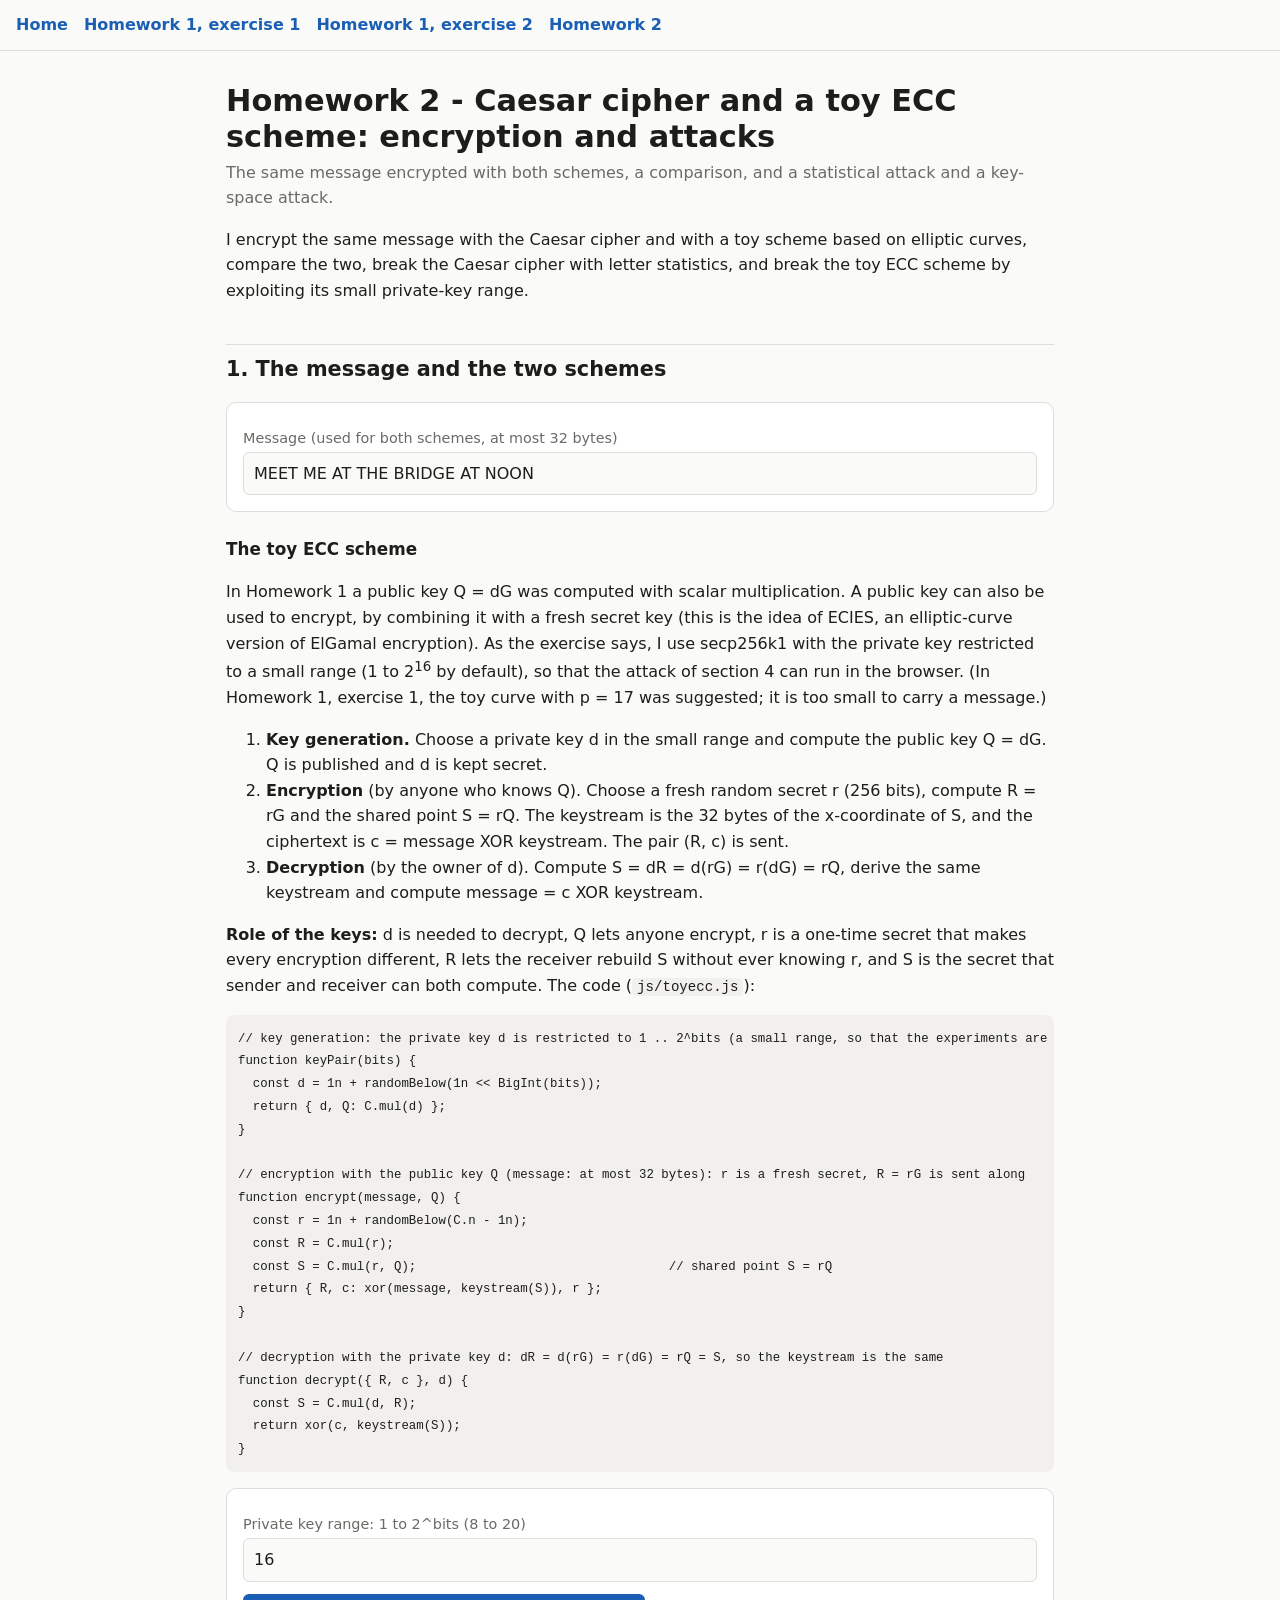
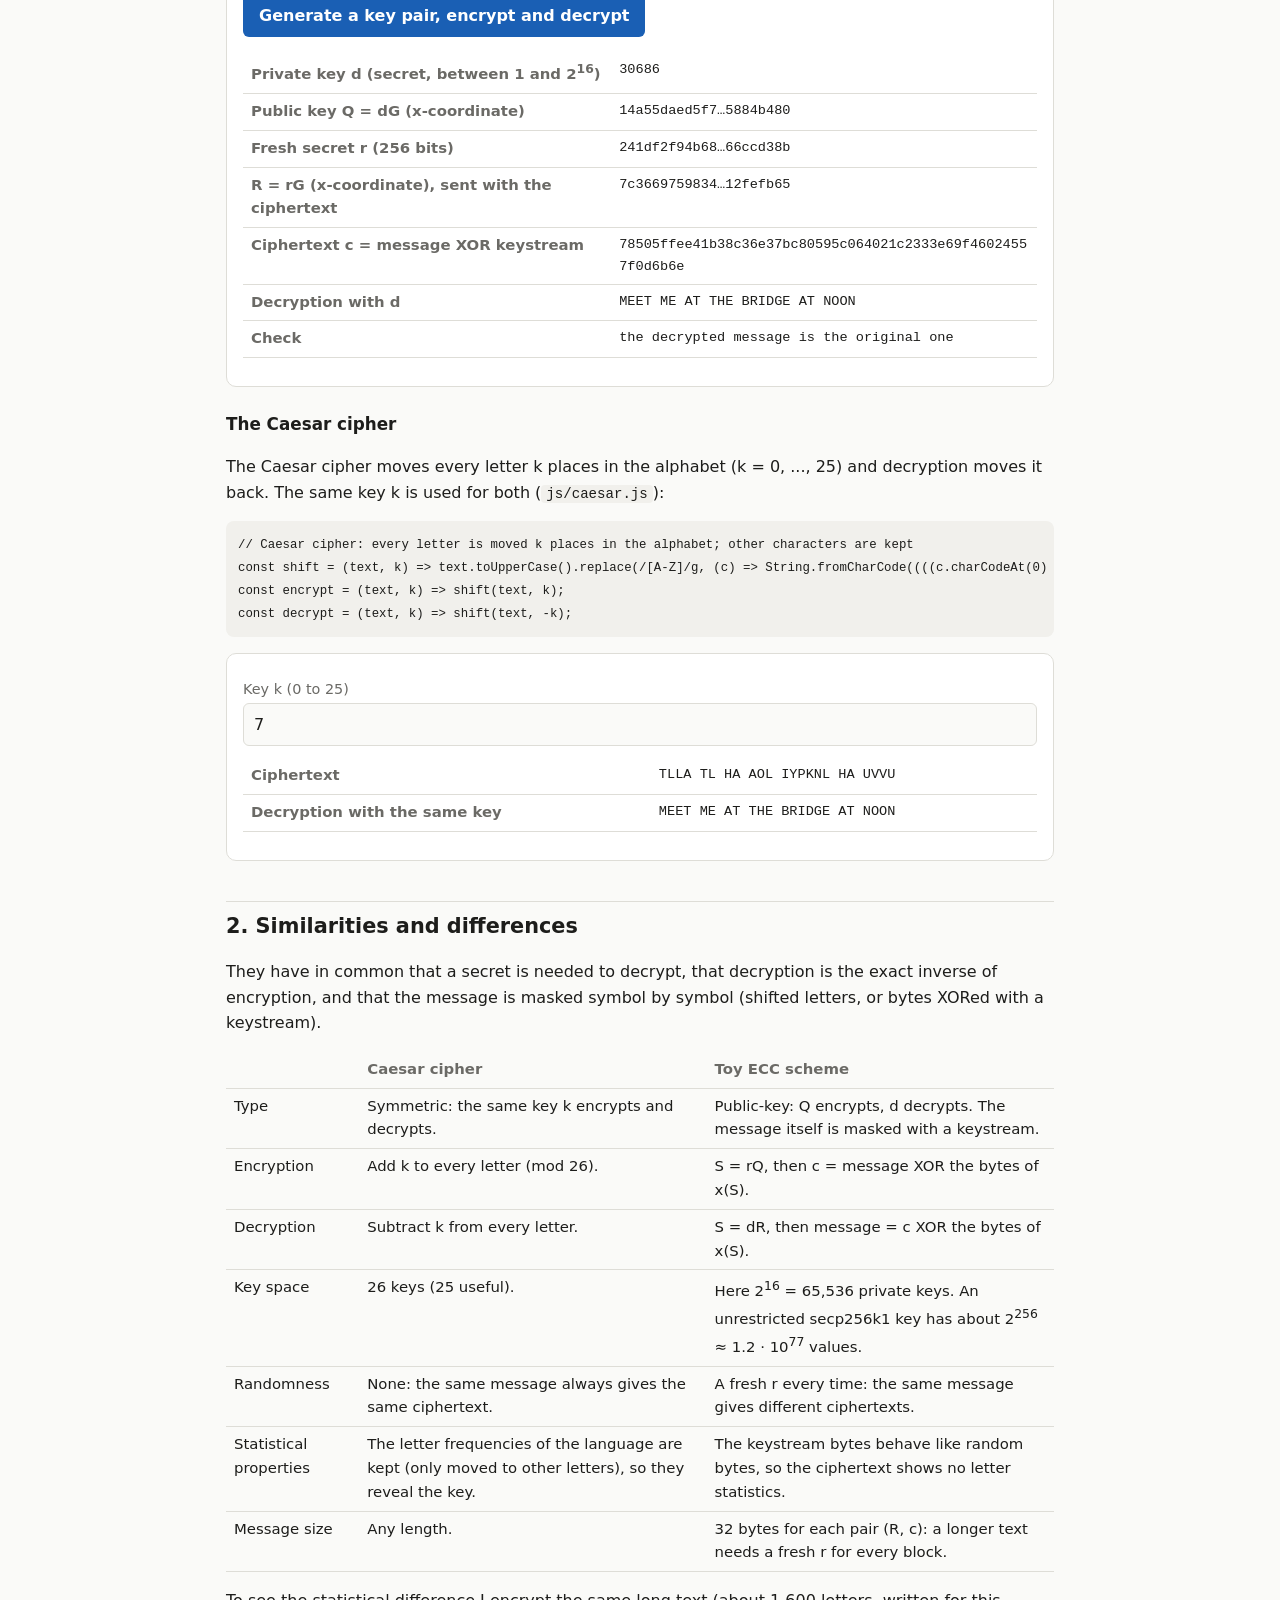
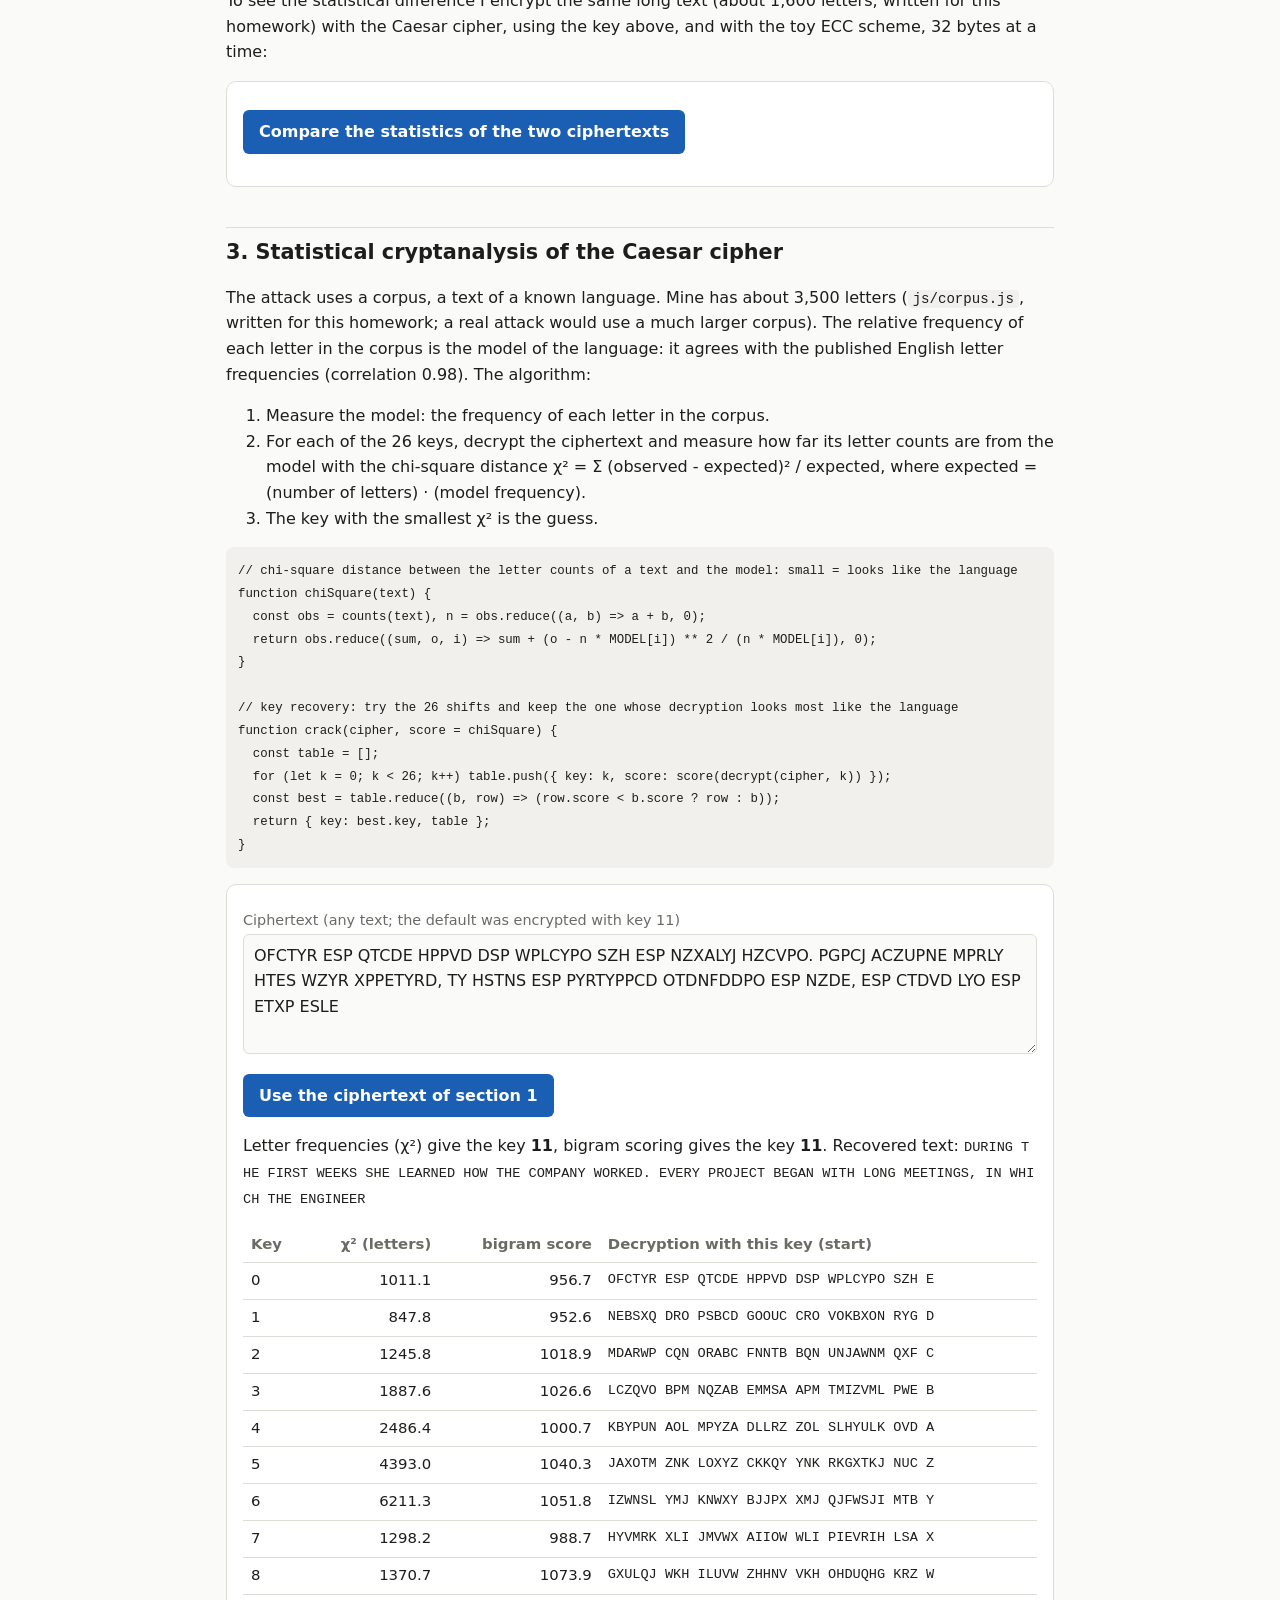
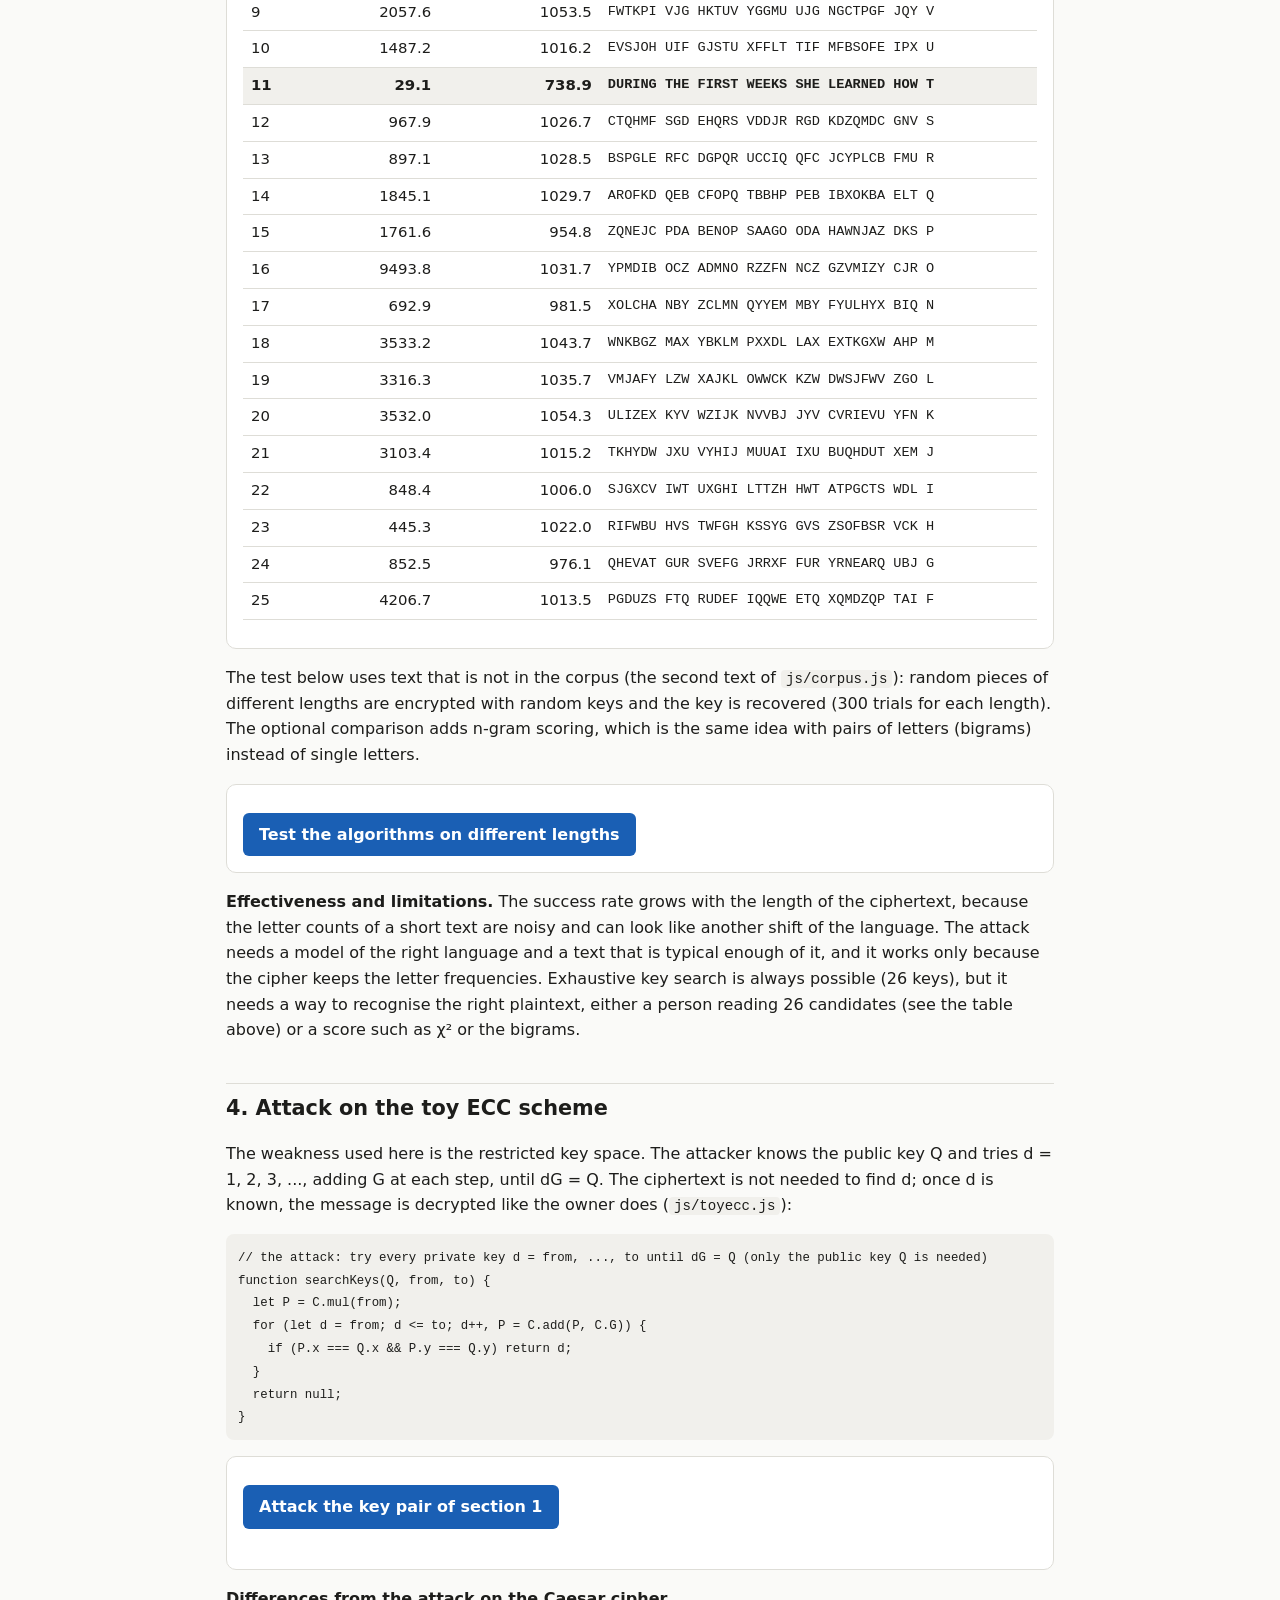
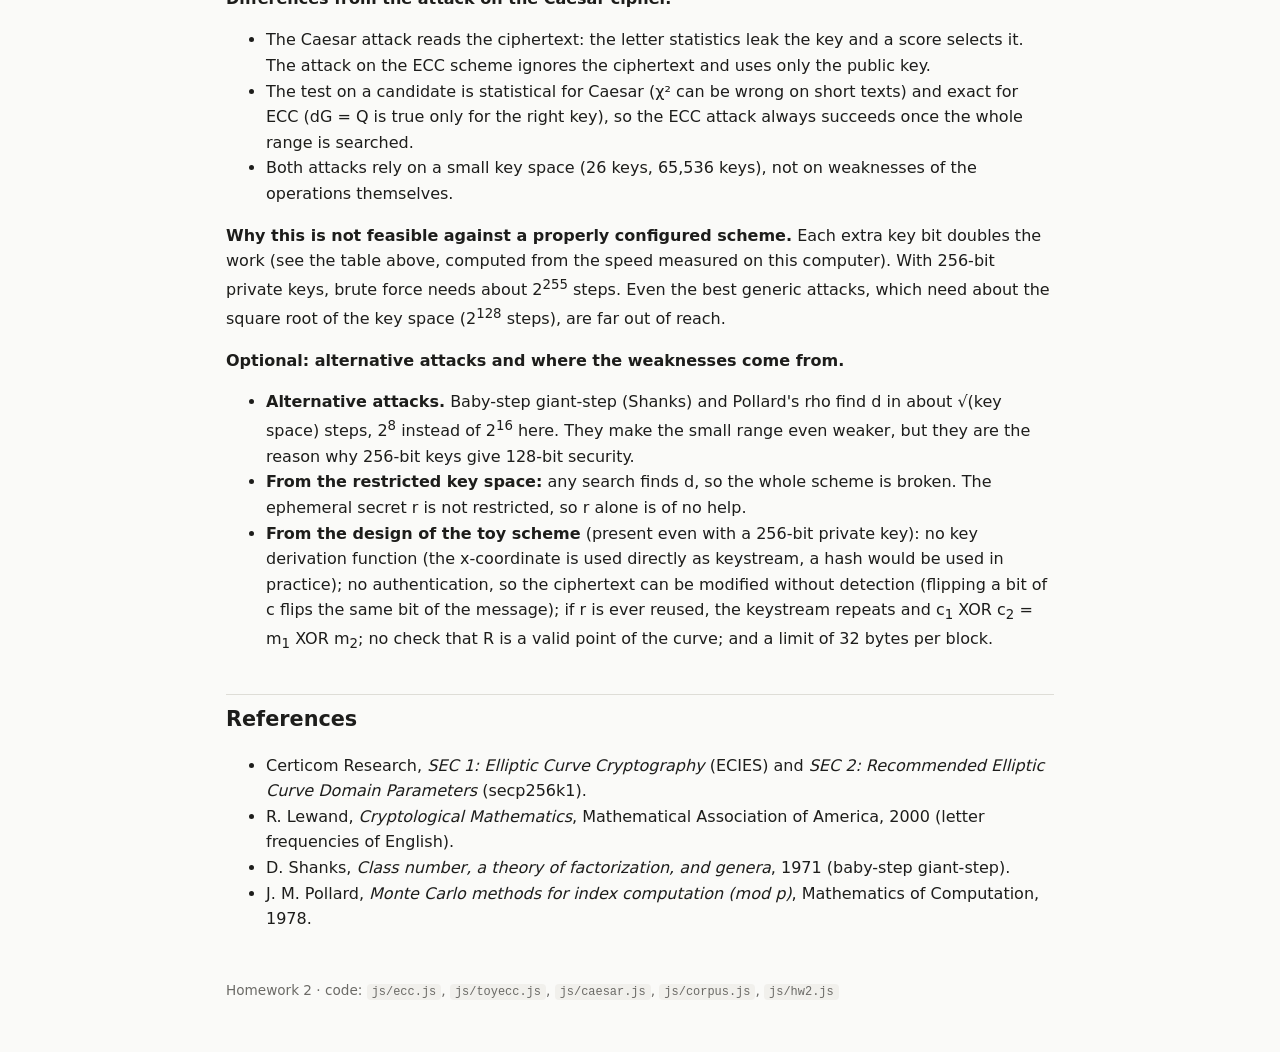
==== caesar-vs-ecc.html @ acdfc81c "Add Homework 2 (Caesar cipher vs toy ECC scheme); label the old pages as Homework 1 exercises Homewo" ====
<!doctype html>
<html lang="en">
<head>
  <meta charset="utf-8">
  <meta name="viewport" content="width=device-width, initial-scale=1">
  <title>Homework 2 - Caesar cipher and a toy ECC scheme</title>
  <link rel="stylesheet" href="css/style.css">
</head>
<body>
<nav>
  <a href="index.html">Home</a>
  <a href="homework1.html">Homework 1, exercise 1</a>
  <a href="homework2.html">Homework 1, exercise 2</a>
  <a href="caesar-vs-ecc.html">Homework 2</a>
</nav>
<main>
  <h1>Homework 2 - Caesar cipher and a toy ECC scheme: encryption and attacks</h1>
  <p class="sub">The same message encrypted with both schemes, a comparison, and a statistical attack and a key-space attack.</p>

  <p>I encrypt the same message with the Caesar cipher and with a toy scheme based on elliptic curves, compare the two, break the Caesar cipher with letter statistics,
    and break the toy ECC scheme by exploiting its small private-key range.</p>

  <h2>1. The message and the two schemes</h2>
  <div class="card">
    <label for="msg">Message (used for both schemes, at most 32 bytes)</label>
    <input type="text" id="msg" value="MEET ME AT THE BRIDGE AT NOON" autocomplete="off">
  </div>

  <h3>The toy ECC scheme</h3>
  <p>In Homework 1 a public key Q = dG was computed with scalar multiplication. A public key can also be used to encrypt, by combining it with a fresh secret key
    (this is the idea of ECIES, an elliptic-curve version of ElGamal encryption). As the exercise says, I use secp256k1 with the private key restricted to a small range
    (1 to 2<sup>16</sup> by default), so that the attack of section 4 can run in the browser. (In Homework 1, exercise 1, the toy curve with p = 17 was suggested; it is too small to carry a message.)</p>
  <ol>
    <li><strong>Key generation.</strong> Choose a private key d in the small range and compute the public key Q = dG. Q is published and d is kept secret.</li>
    <li><strong>Encryption</strong> (by anyone who knows Q). Choose a fresh random secret r (256 bits), compute R = rG and the shared point S = rQ.
      The keystream is the 32 bytes of the x-coordinate of S, and the ciphertext is c = message XOR keystream. The pair (R, c) is sent.</li>
    <li><strong>Decryption</strong> (by the owner of d). Compute S = dR = d(rG) = r(dG) = rQ, derive the same keystream and compute message = c XOR keystream.</li>
  </ol>
  <p><strong>Role of the keys:</strong> d is needed to decrypt, Q lets anyone encrypt, r is a one-time secret that makes every encryption different, R lets the receiver rebuild S without ever knowing r,
    and S is the secret that sender and receiver can both compute. The code (<code>js/toyecc.js</code>):</p>
  <pre><code>// key generation: the private key d is restricted to 1 .. 2^bits (a small range, so that the experiments are feasible)
function keyPair(bits) {
  const d = 1n + randomBelow(1n &lt;&lt; BigInt(bits));
  return { d, Q: C.mul(d) };
}

// encryption with the public key Q (message: at most 32 bytes): r is a fresh secret, R = rG is sent along
function encrypt(message, Q) {
  const r = 1n + randomBelow(C.n - 1n);
  const R = C.mul(r);
  const S = C.mul(r, Q);                                  // shared point S = rQ
  return { R, c: xor(message, keystream(S)), r };
}

// decryption with the private key d: dR = d(rG) = r(dG) = rQ = S, so the keystream is the same
function decrypt({ R, c }, d) {
  const S = C.mul(d, R);
  return xor(c, keystream(S));
}</code></pre>
  <div class="card">
    <div class="row">
      <div><label for="bits">Private key range: 1 to 2^bits (8 to 20)</label><input type="number" id="bits" value="16" min="8" max="20"></div>
    </div>
    <button id="ecc-run">Generate a key pair, encrypt and decrypt</button>
    <p id="ecc-err"></p>
    <table id="ecc-out"></table>
  </div>

  <h3>The Caesar cipher</h3>
  <p>The Caesar cipher moves every letter k places in the alphabet (k = 0, ..., 25) and decryption moves it back. The same key k is used for both (<code>js/caesar.js</code>):</p>
  <pre><code>// Caesar cipher: every letter is moved k places in the alphabet; other characters are kept
const shift = (text, k) =&gt; text.toUpperCase().replace(/[A-Z]/g, (c) =&gt; String.fromCharCode((((c.charCodeAt(0) - A + k) % 26) + 26) % 26 + A));
const encrypt = (text, k) =&gt; shift(text, k);
const decrypt = (text, k) =&gt; shift(text, -k);</code></pre>
  <div class="card">
    <label for="shift">Key k (0 to 25)</label>
    <input type="number" id="shift" value="7" min="0" max="25">
    <table id="caesar-out"></table>
  </div>

  <h2>2. Similarities and differences</h2>
  <p>They have in common that a secret is needed to decrypt, that decryption is the exact inverse of encryption, and that the message is masked symbol by symbol
    (shifted letters, or bytes XORed with a keystream).</p>
  <table>
    <thead><tr><th></th><th>Caesar cipher</th><th>Toy ECC scheme</th></tr></thead>
    <tbody>
      <tr><td>Type</td><td>Symmetric: the same key k encrypts and decrypts.</td><td>Public-key: Q encrypts, d decrypts. The message itself is masked with a keystream.</td></tr>
      <tr><td>Encryption</td><td>Add k to every letter (mod 26).</td><td>S = rQ, then c = message XOR the bytes of x(S).</td></tr>
      <tr><td>Decryption</td><td>Subtract k from every letter.</td><td>S = dR, then message = c XOR the bytes of x(S).</td></tr>
      <tr><td>Key space</td><td>26 keys (25 useful).</td><td>Here 2<sup>16</sup> = 65,536 private keys. An unrestricted secp256k1 key has about 2<sup>256</sup> &asymp; 1.2 &middot; 10<sup>77</sup> values.</td></tr>
      <tr><td>Randomness</td><td>None: the same message always gives the same ciphertext.</td><td>A fresh r every time: the same message gives different ciphertexts.</td></tr>
      <tr><td>Statistical properties</td><td>The letter frequencies of the language are kept (only moved to other letters), so they reveal the key.</td><td>The keystream bytes behave like random bytes, so the ciphertext shows no letter statistics.</td></tr>
      <tr><td>Message size</td><td>Any length.</td><td>32 bytes for each pair (R, c): a longer text needs a fresh r for every block.</td></tr>
    </tbody>
  </table>
  <p>To see the statistical difference I encrypt the same long text (about 1,600 letters, written for this homework) with the Caesar cipher, using the key above, and with the toy ECC scheme, 32 bytes at a time:</p>
  <div class="card">
    <button id="stat-run">Compare the statistics of the two ciphertexts</button>
    <p id="stat-status" class="sub"></p>
    <div id="stat-out" hidden>
      <div class="row">
        <div class="chart"><canvas id="ch-let" width="520" height="260"></canvas></div>
        <div class="chart"><canvas id="ch-byte" width="520" height="260"></canvas></div>
      </div>
      <table id="stat-table"></table>
    </div>
  </div>

  <h2>3. Statistical cryptanalysis of the Caesar cipher</h2>
  <p>The attack uses a corpus, a text of a known language. Mine has about 3,500 letters (<code>js/corpus.js</code>, written for this homework; a real attack would use a much larger corpus).
    The relative frequency of each letter in the corpus is the model of the language: it agrees with the published English letter frequencies (correlation <span id="corr">0.98</span>).
    The algorithm:</p>
  <ol>
    <li>Measure the model: the frequency of each letter in the corpus.</li>
    <li>For each of the 26 keys, decrypt the ciphertext and measure how far its letter counts are from the model with the chi-square distance
      &chi;&sup2; = &Sigma; (observed - expected)&sup2; / expected, where expected = (number of letters) &middot; (model frequency).</li>
    <li>The key with the smallest &chi;&sup2; is the guess.</li>
  </ol>
  <pre><code>// chi-square distance between the letter counts of a text and the model: small = looks like the language
function chiSquare(text) {
  const obs = counts(text), n = obs.reduce((a, b) =&gt; a + b, 0);
  return obs.reduce((sum, o, i) =&gt; sum + (o - n * MODEL[i]) ** 2 / (n * MODEL[i]), 0);
}

// key recovery: try the 26 shifts and keep the one whose decryption looks most like the language
function crack(cipher, score = chiSquare) {
  const table = [];
  for (let k = 0; k &lt; 26; k++) table.push({ key: k, score: score(decrypt(cipher, k)) });
  const best = table.reduce((b, row) =&gt; (row.score &lt; b.score ? row : b));
  return { key: best.key, table };
}</code></pre>
  <div class="card">
    <label for="c-in">Ciphertext (any text; the default was encrypted with key 11)</label>
    <textarea id="c-in" rows="4" spellcheck="false" autocomplete="off"></textarea>
    <div class="btns"><button id="c-load">Use the ciphertext of section 1</button></div>
    <p id="crack-sum"></p>
    <table id="crack-table"></table>
  </div>
  <p>The test below uses text that is not in the corpus (the second text of <code>js/corpus.js</code>): random pieces of different lengths are encrypted with random keys and the key is recovered
    (300 trials for each length). The optional comparison adds n-gram scoring, which is the same idea with pairs of letters (bigrams) instead of single letters.</p>
  <div class="card">
    <button id="exp-run">Test the algorithms on different lengths</button>
    <table id="exp-table" hidden></table>
  </div>
  <p><strong>Effectiveness and limitations.</strong> The success rate grows with the length of the ciphertext, because the letter counts of a short text are noisy and can look like another shift of the language.
    The attack needs a model of the right language and a text that is typical enough of it, and it works only because the cipher keeps the letter frequencies.
    Exhaustive key search is always possible (26 keys), but it needs a way to recognise the right plaintext, either a person reading 26 candidates (see the table above) or a score such as &chi;&sup2; or the bigrams.</p>

  <h2>4. Attack on the toy ECC scheme</h2>
  <p>The weakness used here is the restricted key space. The attacker knows the public key Q and tries d = 1, 2, 3, ..., adding G at each step, until dG = Q. The ciphertext is not needed to find d;
    once d is known, the message is decrypted like the owner does (<code>js/toyecc.js</code>):</p>
  <pre><code>// the attack: try every private key d = from, ..., to until dG = Q (only the public key Q is needed)
function searchKeys(Q, from, to) {
  let P = C.mul(from);
  for (let d = from; d &lt;= to; d++, P = C.add(P, C.G)) {
    if (P.x === Q.x &amp;&amp; P.y === Q.y) return d;
  }
  return null;
}</code></pre>
  <div class="card">
    <button id="atk-run">Attack the key pair of section 1</button>
    <table id="atk-out"></table>
    <table id="atk-scale" hidden></table>
  </div>
  <p><strong>Differences from the attack on the Caesar cipher.</strong></p>
  <ul>
    <li>The Caesar attack reads the ciphertext: the letter statistics leak the key and a score selects it. The attack on the ECC scheme ignores the ciphertext and uses only the public key.</li>
    <li>The test on a candidate is statistical for Caesar (&chi;&sup2; can be wrong on short texts) and exact for ECC (dG = Q is true only for the right key), so the ECC attack always succeeds once the whole range is searched.</li>
    <li>Both attacks rely on a small key space (26 keys, 65,536 keys), not on weaknesses of the operations themselves.</li>
  </ul>
  <p><strong>Why this is not feasible against a properly configured scheme.</strong> Each extra key bit doubles the work (see the table above, computed from the speed measured on this computer).
    With 256-bit private keys, brute force needs about 2<sup>255</sup> steps. Even the best generic attacks, which need about the square root of the key space (2<sup>128</sup> steps), are far out of reach.</p>
  <p><strong>Optional: alternative attacks and where the weaknesses come from.</strong></p>
  <ul>
    <li><strong>Alternative attacks.</strong> Baby-step giant-step (Shanks) and Pollard's rho find d in about &radic;(key space) steps, 2<sup>8</sup> instead of 2<sup>16</sup> here. They make the small range even weaker, but they are the reason why 256-bit keys give 128-bit security.</li>
    <li><strong>From the restricted key space:</strong> any search finds d, so the whole scheme is broken. The ephemeral secret r is not restricted, so r alone is of no help.</li>
    <li><strong>From the design of the toy scheme</strong> (present even with a 256-bit private key): no key derivation function (the x-coordinate is used directly as keystream, a hash would be used in practice);
      no authentication, so the ciphertext can be modified without detection (flipping a bit of c flips the same bit of the message); if r is ever reused, the keystream repeats and c<sub>1</sub> XOR c<sub>2</sub> = m<sub>1</sub> XOR m<sub>2</sub>;
      no check that R is a valid point of the curve; and a limit of 32 bytes per block.</li>
  </ul>

  <h2>References</h2>
  <ul>
    <li>Certicom Research, <em>SEC 1: Elliptic Curve Cryptography</em> (ECIES) and <em>SEC 2: Recommended Elliptic Curve Domain Parameters</em> (secp256k1).</li>
    <li>R. Lewand, <em>Cryptological Mathematics</em>, Mathematical Association of America, 2000 (letter frequencies of English).</li>
    <li>D. Shanks, <em>Class number, a theory of factorization, and genera</em>, 1971 (baby-step giant-step).</li>
    <li>J. M. Pollard, <em>Monte Carlo methods for index computation (mod p)</em>, Mathematics of Computation, 1978.</li>
  </ul>

  <footer>Homework 2 &middot; code: <code>js/ecc.js</code>, <code>js/toyecc.js</code>, <code>js/caesar.js</code>, <code>js/corpus.js</code>, <code>js/hw2.js</code></footer>
</main>
<script src="js/ecc.js"></script>
<script src="js/corpus.js"></script>
<script src="js/caesar.js"></script>
<script src="js/toyecc.js"></script>
<script src="js/hw2.js"></script>
</body>
</html>
---- css/style.css ----
:root {
  --bg: #fafaf8; --fg: #1d1d1b; --muted: #6b6a66; --card: #ffffff; --line: #deddd7;
  --accent: #1a5fb4; --code: #f1f0ec;
}
@media (prefers-color-scheme: dark) {
  :root {
    --bg: #17181a; --fg: #e8e7e3; --muted: #a09f99; --card: #1f2023; --line: #35363a;
    --accent: #7db0ff; --code: #26272b;
  }
}
* { box-sizing: border-box; }
body {
  margin: 0; background: var(--bg); color: var(--fg);
  font: 16px/1.6 system-ui, -apple-system, "Segoe UI", sans-serif;
}
main { max-width: 860px; margin: 0 auto; padding: 24px 16px 64px; }
nav { display: flex; gap: 16px; flex-wrap: wrap; padding: 12px 16px; border-bottom: 1px solid var(--line); }
a { color: var(--accent); }
nav a { text-decoration: none; font-weight: 600; }
nav a:hover { text-decoration: underline; }
h1 { font-size: 1.9rem; line-height: 1.2; margin: 8px 0 4px; }
h2 { font-size: 1.3rem; margin: 40px 0 8px; padding-top: 8px; border-top: 1px solid var(--line); }
h3 { font-size: 1.05rem; margin: 24px 0 4px; }
p.sub { color: var(--muted); margin: 0 0 16px; }
code, pre { font-family: ui-monospace, Menlo, Consolas, monospace; font-size: 0.88em; }
code { background: var(--code); padding: 1px 5px; border-radius: 4px; }
pre { background: var(--code); padding: 12px; border-radius: 8px; overflow-x: auto; }
pre code { background: none; padding: 0; }
.card { background: var(--card); border: 1px solid var(--line); border-radius: 10px; padding: 16px; margin: 16px 0; }
label { display: block; font-size: 0.9rem; color: var(--muted); margin: 8px 0 2px; }
input[type=text], input[type=number], textarea, select {
  width: 100%; padding: 8px 10px; border: 1px solid var(--line); border-radius: 6px;
  background: var(--bg); color: var(--fg); font: inherit;
}
input[type=range] { width: 100%; margin-top: 8px; }
.row { display: flex; gap: 12px; flex-wrap: wrap; }
.row > * { flex: 1 1 140px; }
.row > .chart { flex: 1 1 300px; }
button {
  background: var(--accent); color: #fff; border: 0; border-radius: 6px;
  padding: 9px 16px; font: inherit; font-weight: 600; cursor: pointer;
}
@media (prefers-color-scheme: dark) { button { color: #10151c; } }
.btns { display: flex; gap: 8px; flex-wrap: wrap; }
button:disabled { opacity: 0.5; cursor: wait; }
.btns button, .card > button { margin-top: 12px; }
caption { text-align: left; padding: 4px 0; }
.pubkey { font-size: 1.1rem; margin: 12px 0 4px; }
canvas { width: 100%; height: auto; display: block; margin: 8px 0; border: 1px solid var(--line); border-radius: 6px; }
table { border-collapse: collapse; width: 100%; margin: 12px 0; font-size: 0.93rem; }
th, td { border-bottom: 1px solid var(--line); padding: 6px 8px; text-align: left; vertical-align: top; }
th { color: var(--muted); font-weight: 600; }
td.num, th.num { font-variant-numeric: tabular-nums; text-align: right; }
tr.hl td { background: var(--code); font-weight: 600; }
.mono-wrap { word-break: break-all; font-family: ui-monospace, Menlo, Consolas, monospace; font-size: 0.85rem; }
ul.hw { padding-left: 20px; }
footer { color: var(--muted); font-size: 0.85rem; margin-top: 48px; }
@media (max-width: 640px) {
  table { display: block; overflow-x: auto; }
  h1 { font-size: 1.5rem; }
}
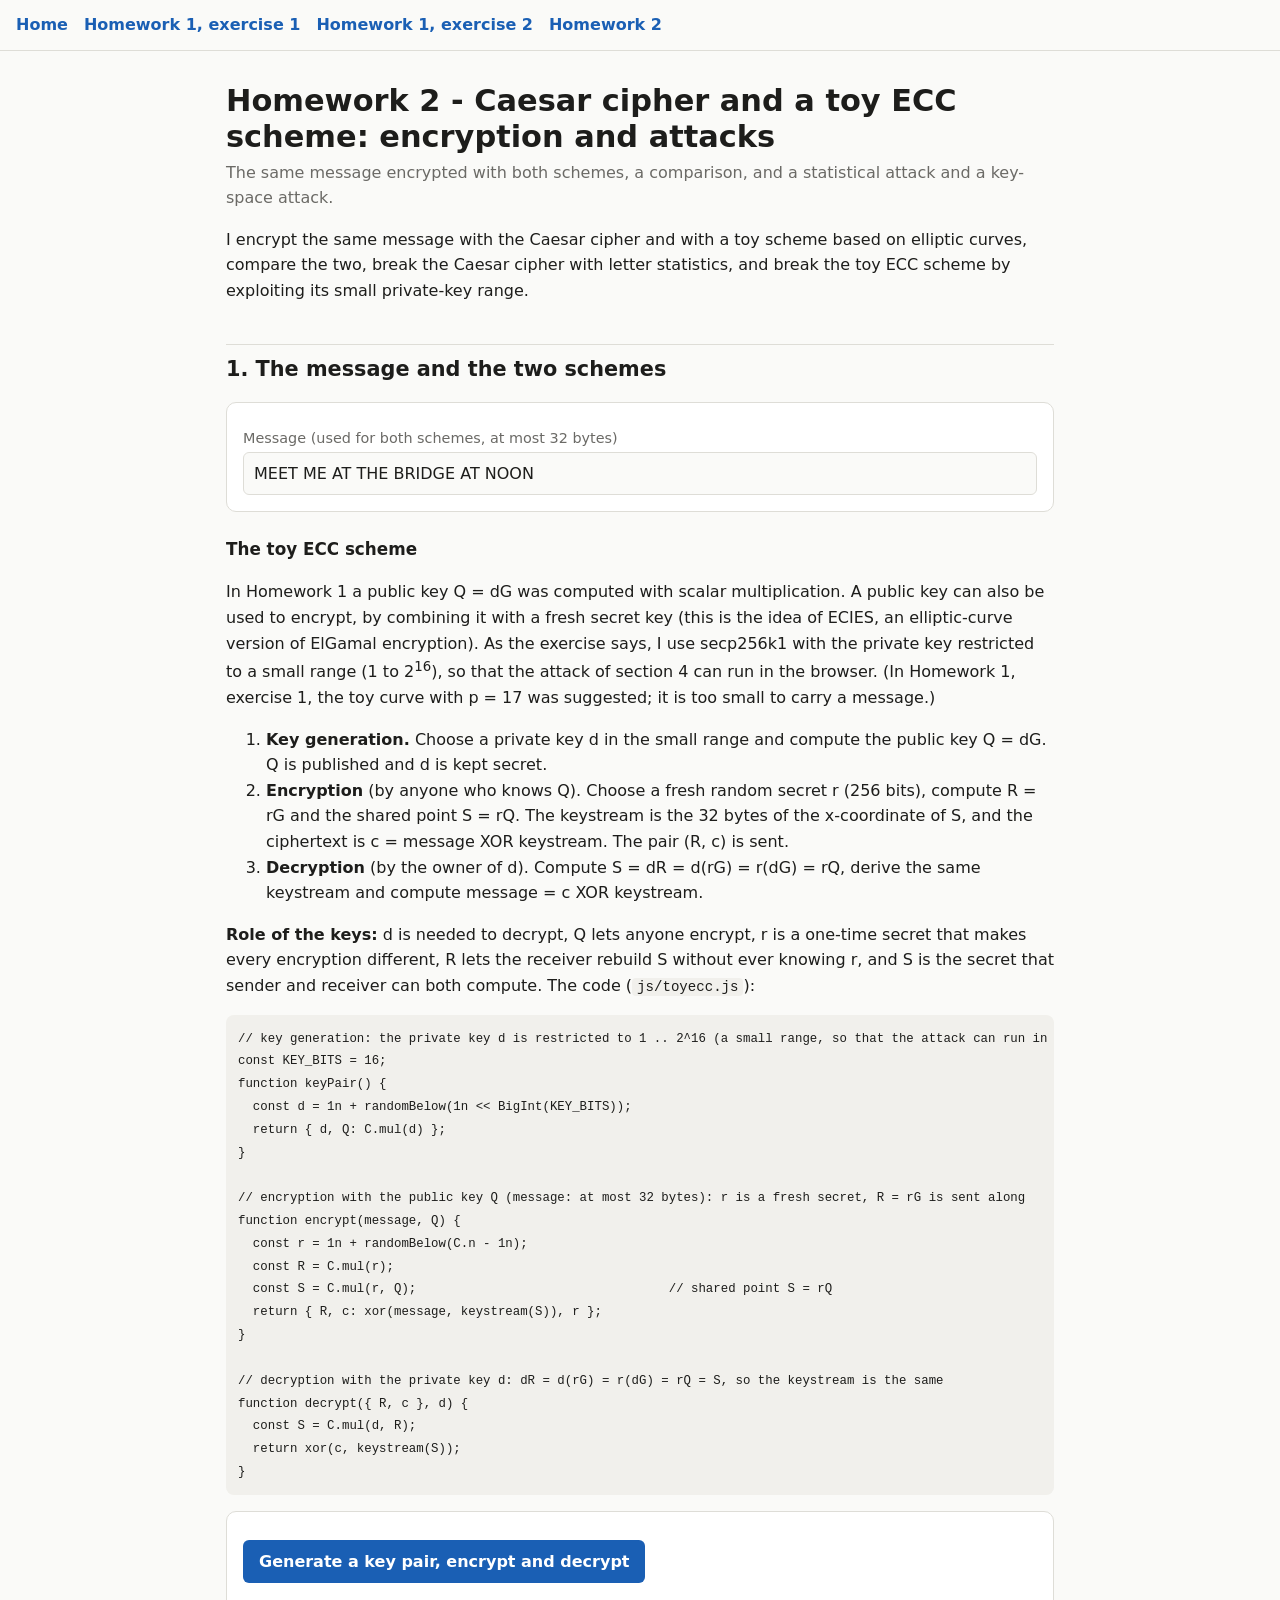
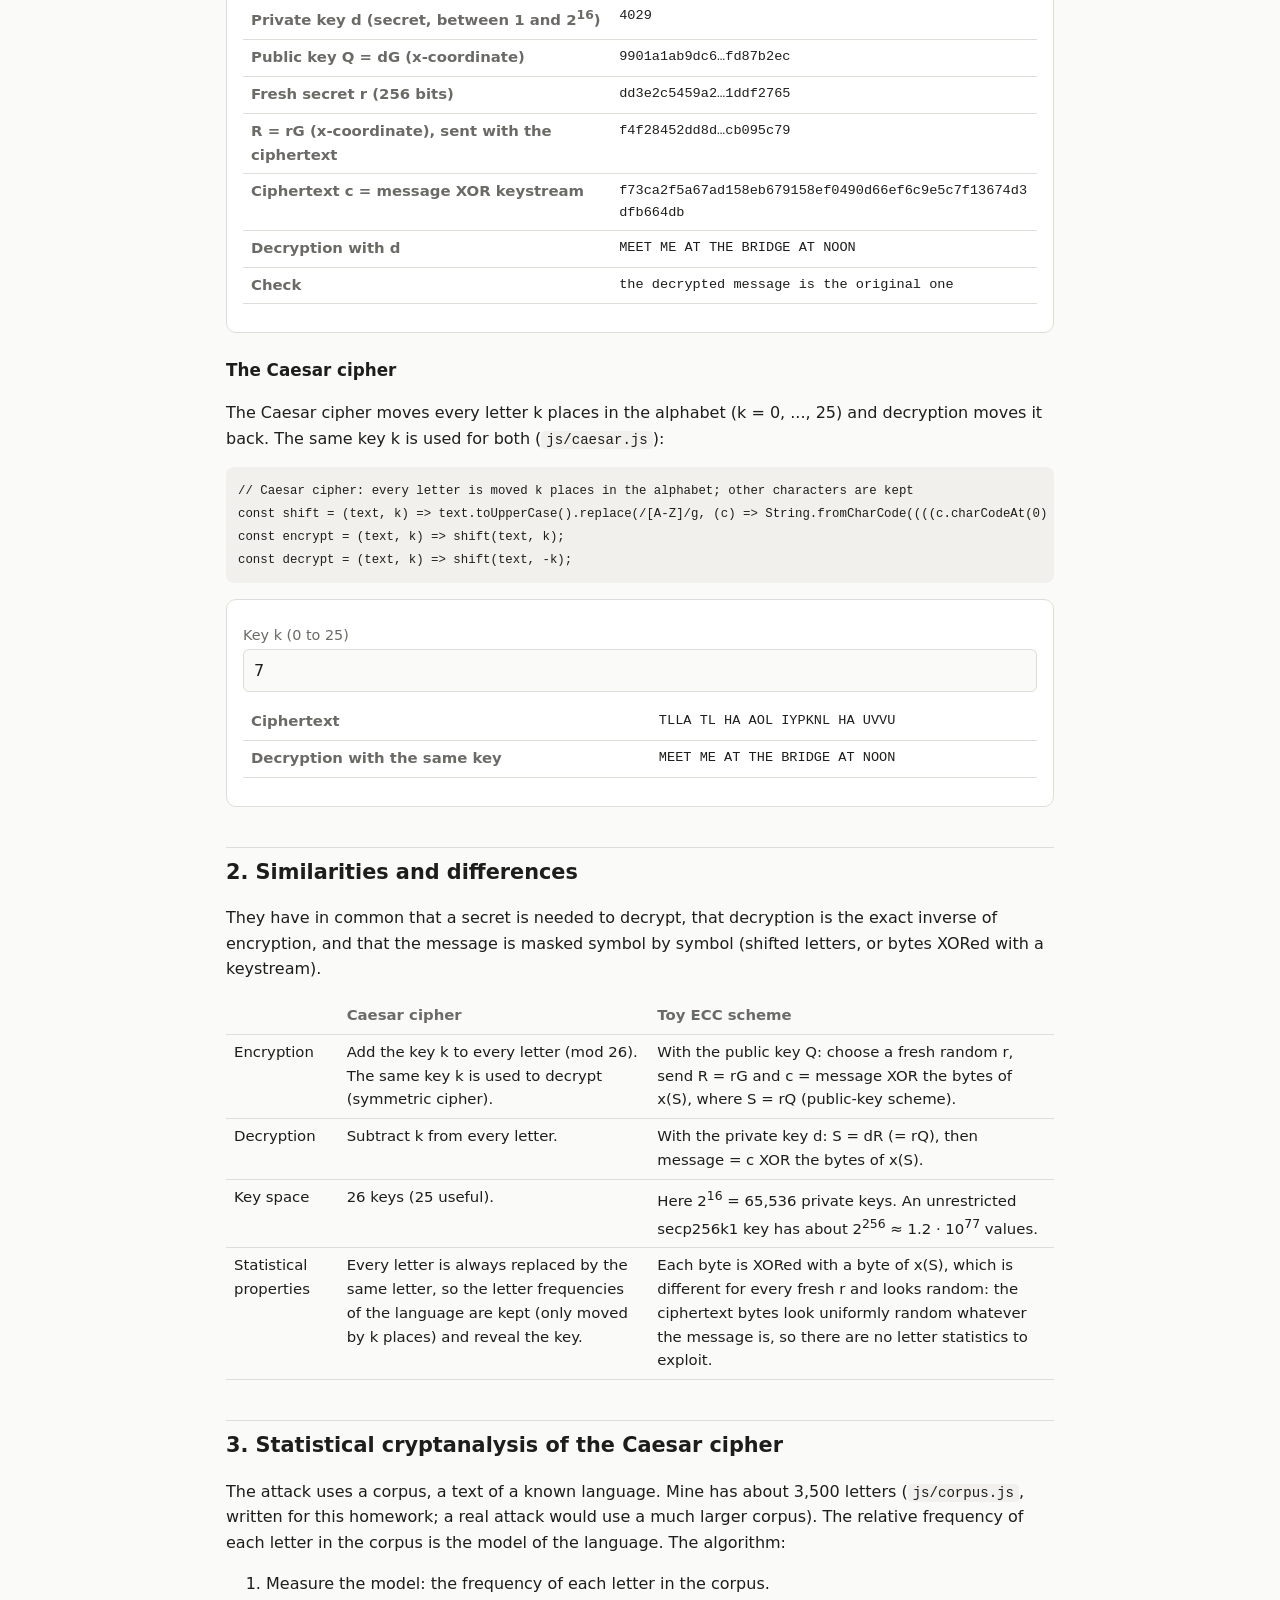
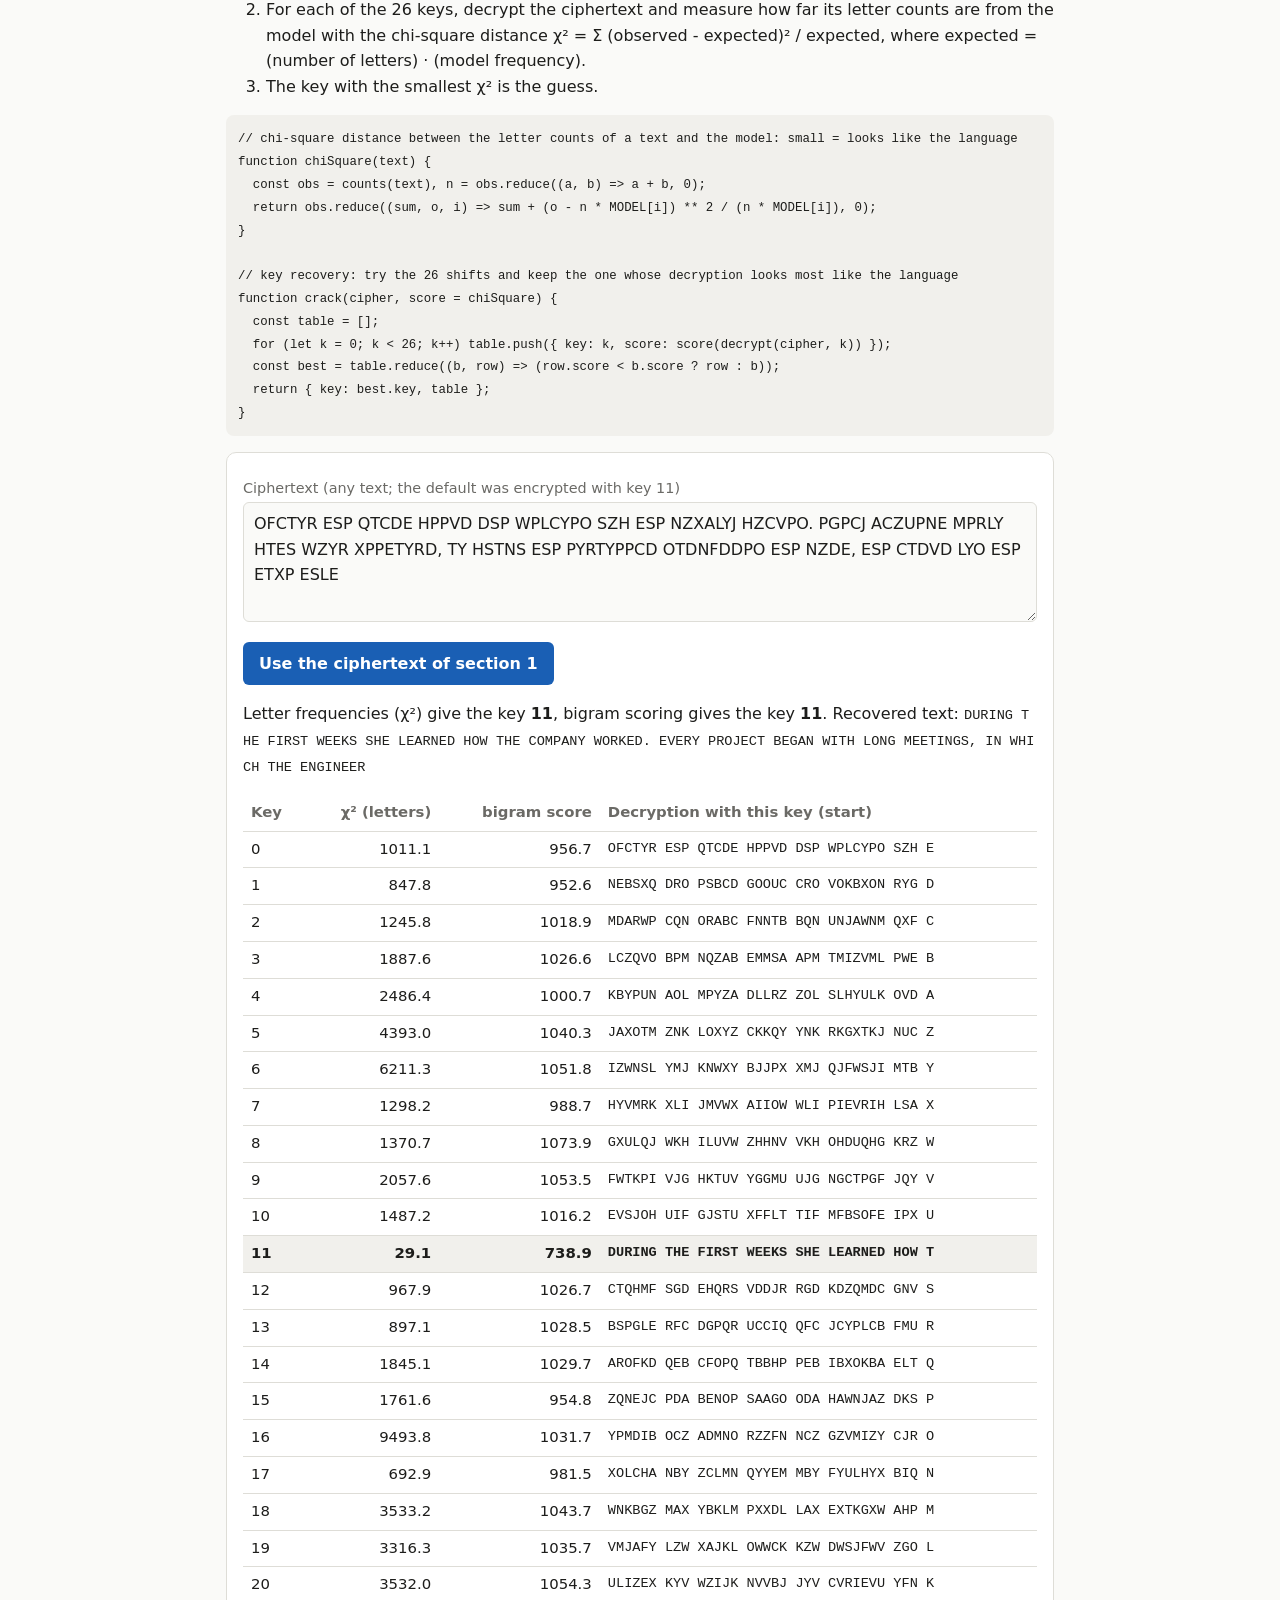
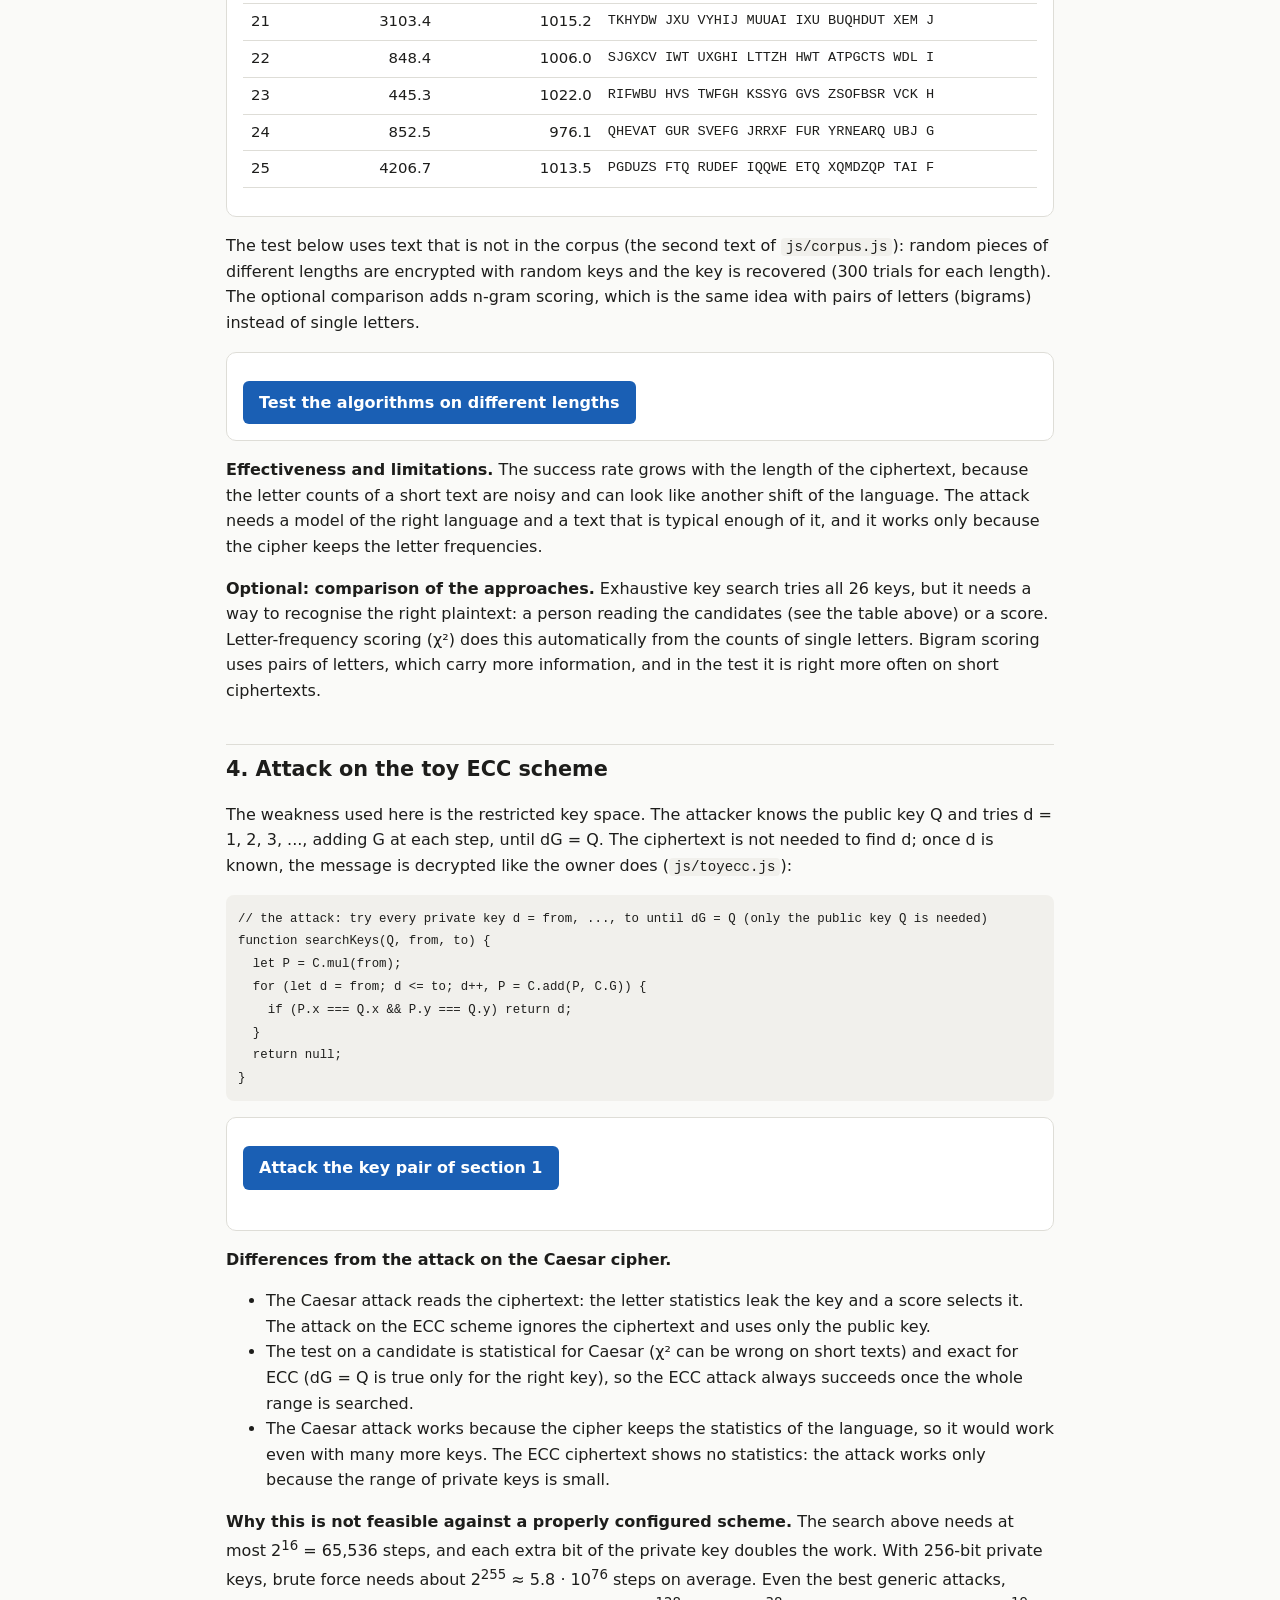
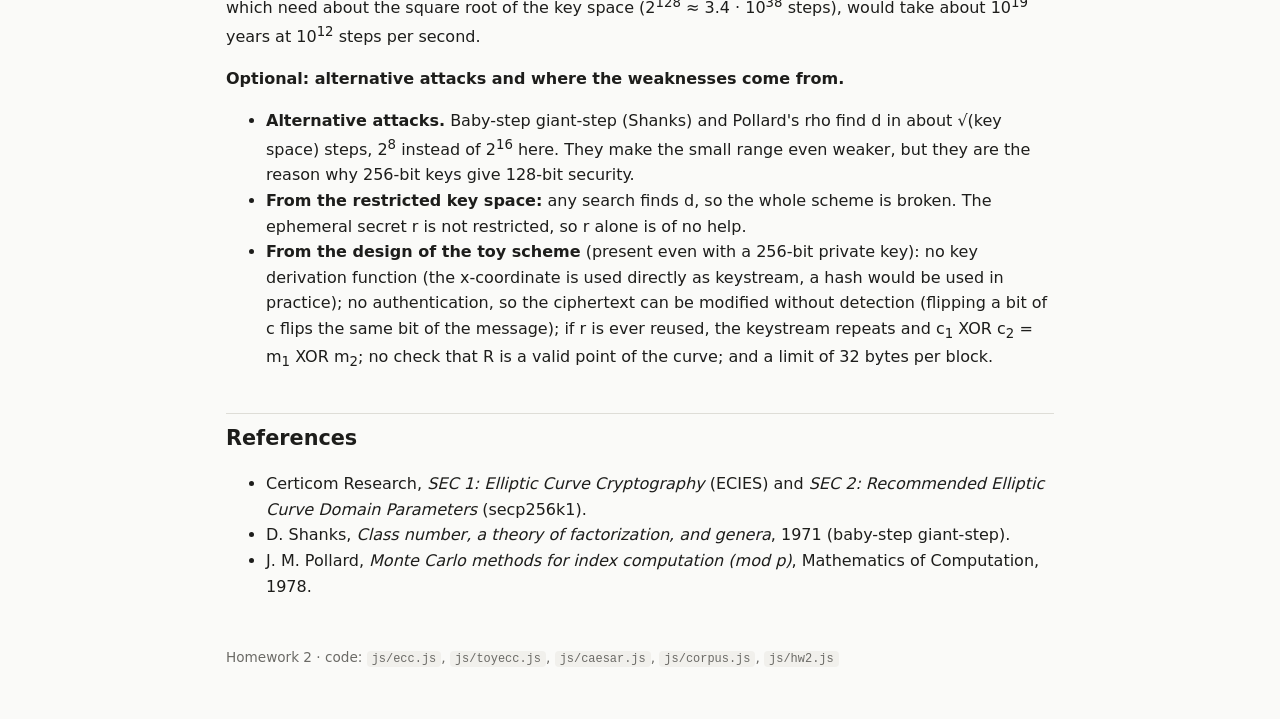
==== commit 2da304fd: "Homework 2: keep only what the task asks Removed what the professor's text does not ask for: - the m" ====
--- a/caesar-vs-ecc.html
+++ b/caesar-vs-ecc.html
@@ -29,7 +29,7 @@
   <h3>The toy ECC scheme</h3>
   <p>In Homework 1 a public key Q = dG was computed with scalar multiplication. A public key can also be used to encrypt, by combining it with a fresh secret key
     (this is the idea of ECIES, an elliptic-curve version of ElGamal encryption). As the exercise says, I use secp256k1 with the private key restricted to a small range
-    (1 to 2<sup>16</sup> by default), so that the attack of section 4 can run in the browser. (In Homework 1, exercise 1, the toy curve with p = 17 was suggested; it is too small to carry a message.)</p>
+    (1 to 2<sup>16</sup>), so that the attack of section 4 can run in the browser. (In Homework 1, exercise 1, the toy curve with p = 17 was suggested; it is too small to carry a message.)</p>
   <ol>
     <li><strong>Key generation.</strong> Choose a private key d in the small range and compute the public key Q = dG. Q is published and d is kept secret.</li>
     <li><strong>Encryption</strong> (by anyone who knows Q). Choose a fresh random secret r (256 bits), compute R = rG and the shared point S = rQ.
@@ -38,9 +38,10 @@
   </ol>
   <p><strong>Role of the keys:</strong> d is needed to decrypt, Q lets anyone encrypt, r is a one-time secret that makes every encryption different, R lets the receiver rebuild S without ever knowing r,
     and S is the secret that sender and receiver can both compute. The code (<code>js/toyecc.js</code>):</p>
-  <pre><code>// key generation: the private key d is restricted to 1 .. 2^bits (a small range, so that the experiments are feasible)
-function keyPair(bits) {
-  const d = 1n + randomBelow(1n &lt;&lt; BigInt(bits));
+  <pre><code>// key generation: the private key d is restricted to 1 .. 2^16 (a small range, so that the attack can run in the browser)
+const KEY_BITS = 16;
+function keyPair() {
+  const d = 1n + randomBelow(1n &lt;&lt; BigInt(KEY_BITS));
   return { d, Q: C.mul(d) };
 }
 
@@ -58,9 +59,6 @@
   return xor(c, keystream(S));
 }</code></pre>
   <div class="card">
-    <div class="row">
-      <div><label for="bits">Private key range: 1 to 2^bits (8 to 20)</label><input type="number" id="bits" value="16" min="8" max="20"></div>
-    </div>
     <button id="ecc-run">Generate a key pair, encrypt and decrypt</button>
     <p id="ecc-err"></p>
     <table id="ecc-out"></table>
@@ -84,32 +82,16 @@
   <table>
     <thead><tr><th></th><th>Caesar cipher</th><th>Toy ECC scheme</th></tr></thead>
     <tbody>
-      <tr><td>Type</td><td>Symmetric: the same key k encrypts and decrypts.</td><td>Public-key: Q encrypts, d decrypts. The message itself is masked with a keystream.</td></tr>
-      <tr><td>Encryption</td><td>Add k to every letter (mod 26).</td><td>S = rQ, then c = message XOR the bytes of x(S).</td></tr>
-      <tr><td>Decryption</td><td>Subtract k from every letter.</td><td>S = dR, then message = c XOR the bytes of x(S).</td></tr>
+      <tr><td>Encryption</td><td>Add the key k to every letter (mod 26). The same key k is used to decrypt (symmetric cipher).</td><td>With the public key Q: choose a fresh random r, send R = rG and c = message XOR the bytes of x(S), where S = rQ (public-key scheme).</td></tr>
+      <tr><td>Decryption</td><td>Subtract k from every letter.</td><td>With the private key d: S = dR (= rQ), then message = c XOR the bytes of x(S).</td></tr>
       <tr><td>Key space</td><td>26 keys (25 useful).</td><td>Here 2<sup>16</sup> = 65,536 private keys. An unrestricted secp256k1 key has about 2<sup>256</sup> &asymp; 1.2 &middot; 10<sup>77</sup> values.</td></tr>
-      <tr><td>Randomness</td><td>None: the same message always gives the same ciphertext.</td><td>A fresh r every time: the same message gives different ciphertexts.</td></tr>
-      <tr><td>Statistical properties</td><td>The letter frequencies of the language are kept (only moved to other letters), so they reveal the key.</td><td>The keystream bytes behave like random bytes, so the ciphertext shows no letter statistics.</td></tr>
-      <tr><td>Message size</td><td>Any length.</td><td>32 bytes for each pair (R, c): a longer text needs a fresh r for every block.</td></tr>
+      <tr><td>Statistical properties</td><td>Every letter is always replaced by the same letter, so the letter frequencies of the language are kept (only moved by k places) and reveal the key.</td><td>Each byte is XORed with a byte of x(S), which is different for every fresh r and looks random: the ciphertext bytes look uniformly random whatever the message is, so there are no letter statistics to exploit.</td></tr>
     </tbody>
   </table>
-  <p>To see the statistical difference I encrypt the same long text (about 1,600 letters, written for this homework) with the Caesar cipher, using the key above, and with the toy ECC scheme, 32 bytes at a time:</p>
-  <div class="card">
-    <button id="stat-run">Compare the statistics of the two ciphertexts</button>
-    <p id="stat-status" class="sub"></p>
-    <div id="stat-out" hidden>
-      <div class="row">
-        <div class="chart"><canvas id="ch-let" width="520" height="260"></canvas></div>
-        <div class="chart"><canvas id="ch-byte" width="520" height="260"></canvas></div>
-      </div>
-      <table id="stat-table"></table>
-    </div>
-  </div>
 
   <h2>3. Statistical cryptanalysis of the Caesar cipher</h2>
   <p>The attack uses a corpus, a text of a known language. Mine has about 3,500 letters (<code>js/corpus.js</code>, written for this homework; a real attack would use a much larger corpus).
-    The relative frequency of each letter in the corpus is the model of the language: it agrees with the published English letter frequencies (correlation <span id="corr">0.98</span>).
-    The algorithm:</p>
+    The relative frequency of each letter in the corpus is the model of the language. The algorithm:</p>
   <ol>
     <li>Measure the model: the frequency of each letter in the corpus.</li>
     <li>For each of the 26 keys, decrypt the ciphertext and measure how far its letter counts are from the model with the chi-square distance
@@ -143,8 +125,9 @@
     <table id="exp-table" hidden></table>
   </div>
   <p><strong>Effectiveness and limitations.</strong> The success rate grows with the length of the ciphertext, because the letter counts of a short text are noisy and can look like another shift of the language.
-    The attack needs a model of the right language and a text that is typical enough of it, and it works only because the cipher keeps the letter frequencies.
-    Exhaustive key search is always possible (26 keys), but it needs a way to recognise the right plaintext, either a person reading 26 candidates (see the table above) or a score such as &chi;&sup2; or the bigrams.</p>
+    The attack needs a model of the right language and a text that is typical enough of it, and it works only because the cipher keeps the letter frequencies.</p>
+  <p><strong>Optional: comparison of the approaches.</strong> Exhaustive key search tries all 26 keys, but it needs a way to recognise the right plaintext: a person reading the candidates (see the table above) or a score.
+    Letter-frequency scoring (&chi;&sup2;) does this automatically from the counts of single letters. Bigram scoring uses pairs of letters, which carry more information, and in the test it is right more often on short ciphertexts.</p>
 
   <h2>4. Attack on the toy ECC scheme</h2>
   <p>The weakness used here is the restricted key space. The attacker knows the public key Q and tries d = 1, 2, 3, ..., adding G at each step, until dG = Q. The ciphertext is not needed to find d;
@@ -160,16 +143,16 @@
   <div class="card">
     <button id="atk-run">Attack the key pair of section 1</button>
     <table id="atk-out"></table>
-    <table id="atk-scale" hidden></table>
   </div>
   <p><strong>Differences from the attack on the Caesar cipher.</strong></p>
   <ul>
     <li>The Caesar attack reads the ciphertext: the letter statistics leak the key and a score selects it. The attack on the ECC scheme ignores the ciphertext and uses only the public key.</li>
     <li>The test on a candidate is statistical for Caesar (&chi;&sup2; can be wrong on short texts) and exact for ECC (dG = Q is true only for the right key), so the ECC attack always succeeds once the whole range is searched.</li>
-    <li>Both attacks rely on a small key space (26 keys, 65,536 keys), not on weaknesses of the operations themselves.</li>
+    <li>The Caesar attack works because the cipher keeps the statistics of the language, so it would work even with many more keys. The ECC ciphertext shows no statistics: the attack works only because the range of private keys is small.</li>
   </ul>
-  <p><strong>Why this is not feasible against a properly configured scheme.</strong> Each extra key bit doubles the work (see the table above, computed from the speed measured on this computer).
-    With 256-bit private keys, brute force needs about 2<sup>255</sup> steps. Even the best generic attacks, which need about the square root of the key space (2<sup>128</sup> steps), are far out of reach.</p>
+  <p><strong>Why this is not feasible against a properly configured scheme.</strong> The search above needs at most 2<sup>16</sup> = 65,536 steps, and each extra bit of the private key doubles the work.
+    With 256-bit private keys, brute force needs about 2<sup>255</sup> &asymp; 5.8 &middot; 10<sup>76</sup> steps on average. Even the best generic attacks, which need about the square root of the key space
+    (2<sup>128</sup> &asymp; 3.4 &middot; 10<sup>38</sup> steps), would take about 10<sup>19</sup> years at 10<sup>12</sup> steps per second.</p>
   <p><strong>Optional: alternative attacks and where the weaknesses come from.</strong></p>
   <ul>
     <li><strong>Alternative attacks.</strong> Baby-step giant-step (Shanks) and Pollard's rho find d in about &radic;(key space) steps, 2<sup>8</sup> instead of 2<sup>16</sup> here. They make the small range even weaker, but they are the reason why 256-bit keys give 128-bit security.</li>
@@ -182,7 +165,6 @@
   <h2>References</h2>
   <ul>
     <li>Certicom Research, <em>SEC 1: Elliptic Curve Cryptography</em> (ECIES) and <em>SEC 2: Recommended Elliptic Curve Domain Parameters</em> (secp256k1).</li>
-    <li>R. Lewand, <em>Cryptological Mathematics</em>, Mathematical Association of America, 2000 (letter frequencies of English).</li>
     <li>D. Shanks, <em>Class number, a theory of factorization, and genera</em>, 1971 (baby-step giant-step).</li>
     <li>J. M. Pollard, <em>Monte Carlo methods for index computation (mod p)</em>, Mathematics of Computation, 1978.</li>
   </ul>
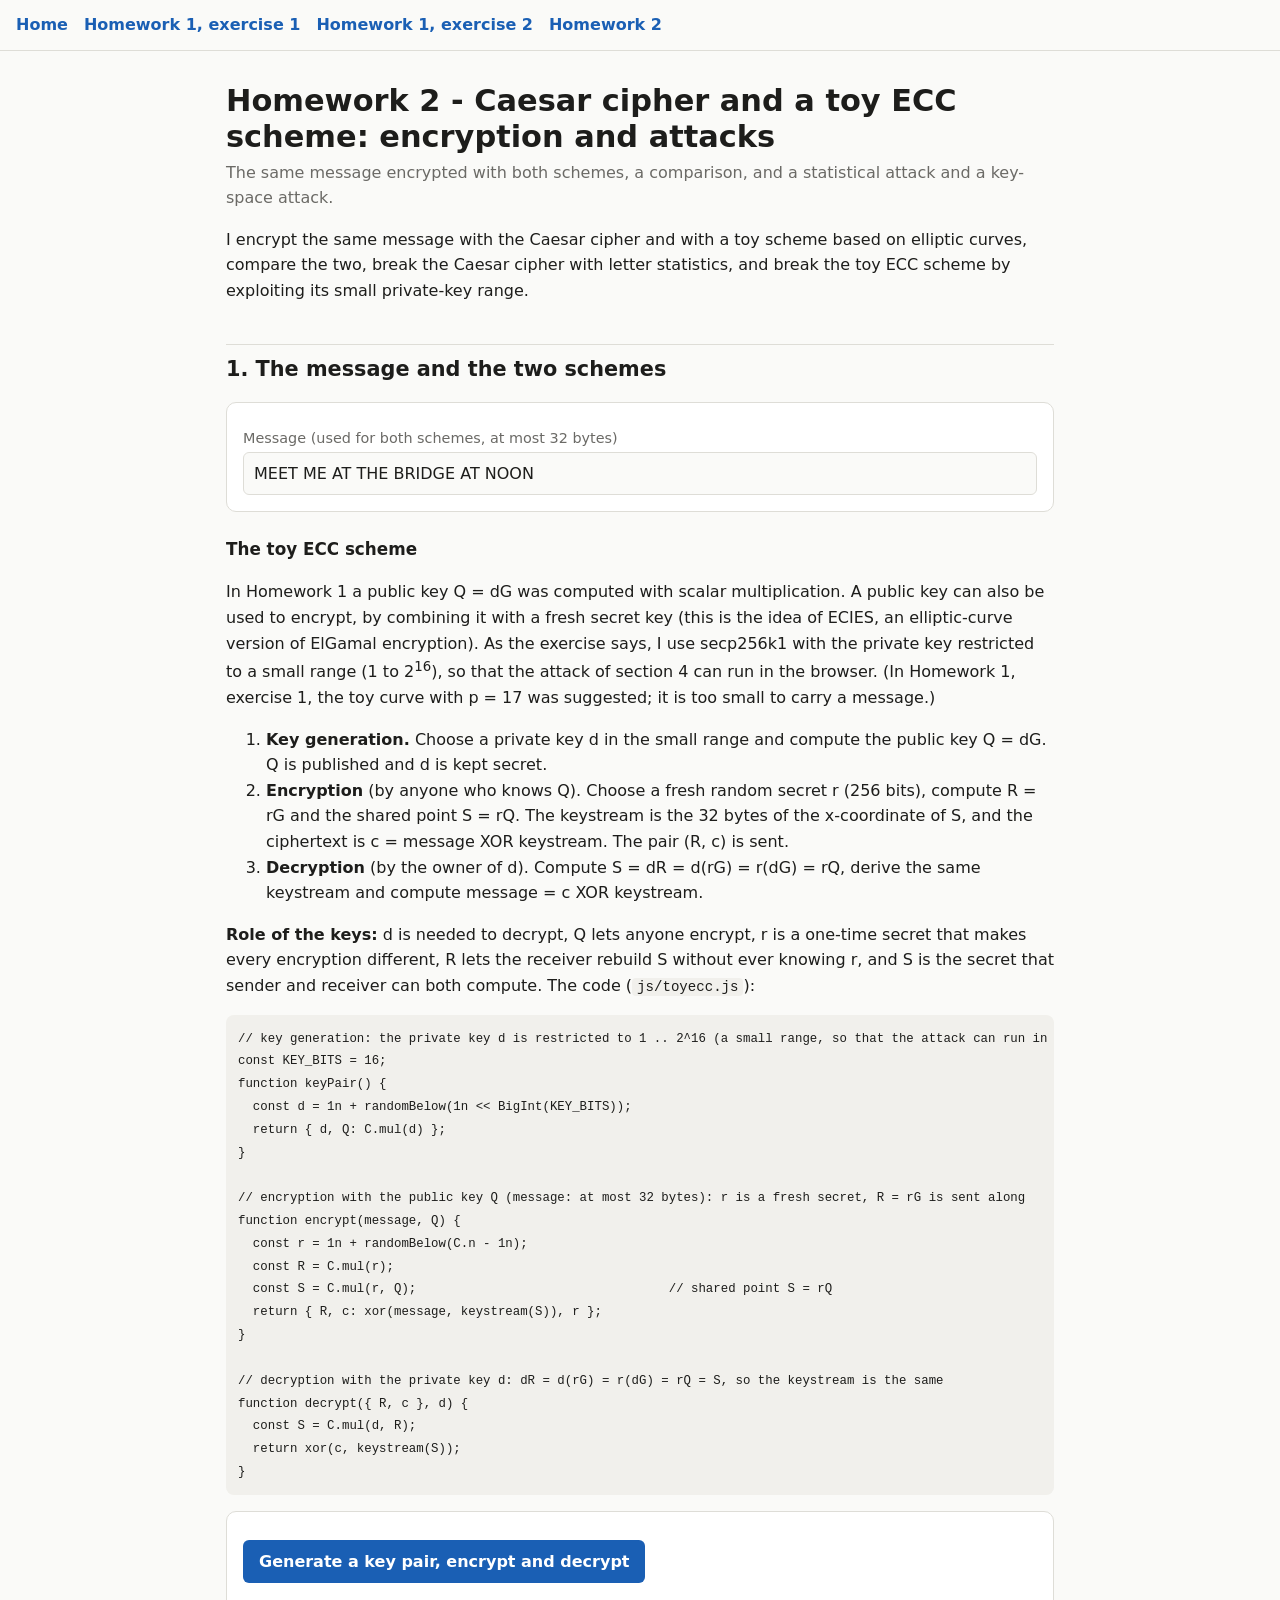
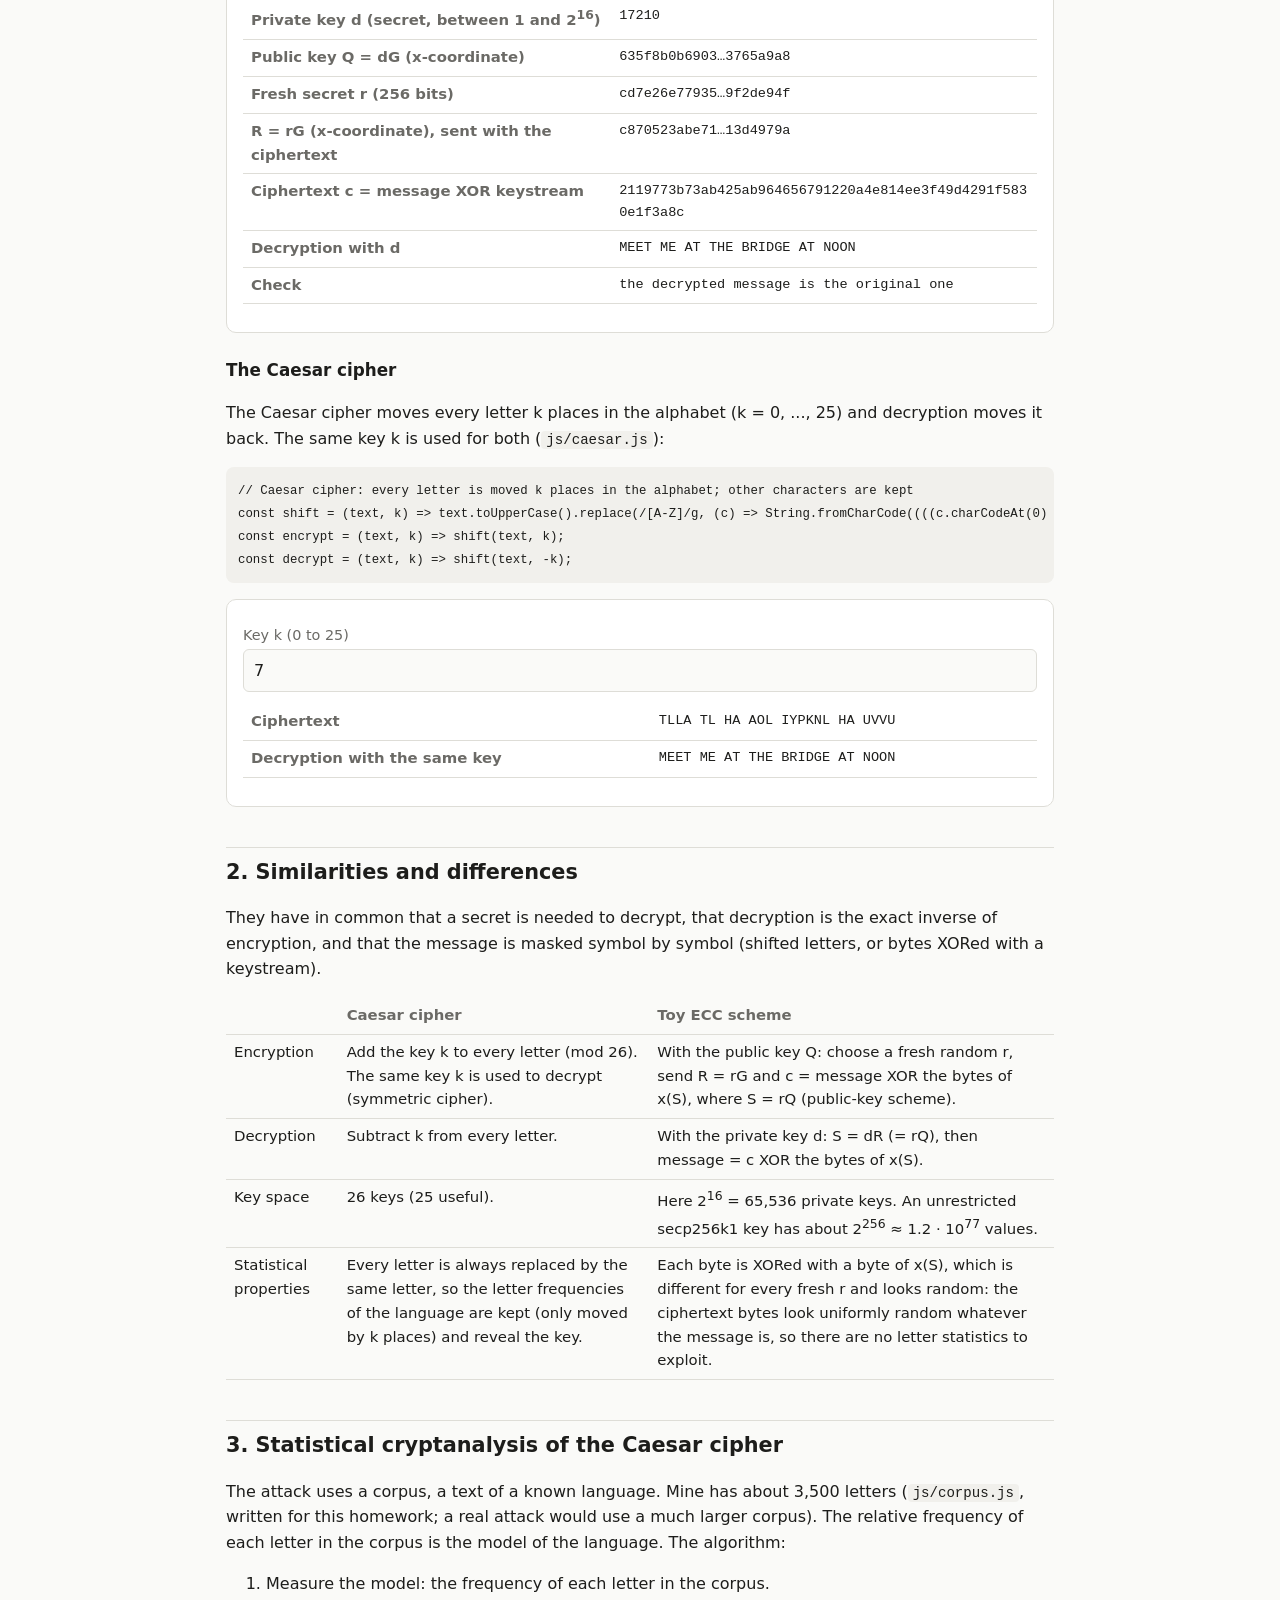
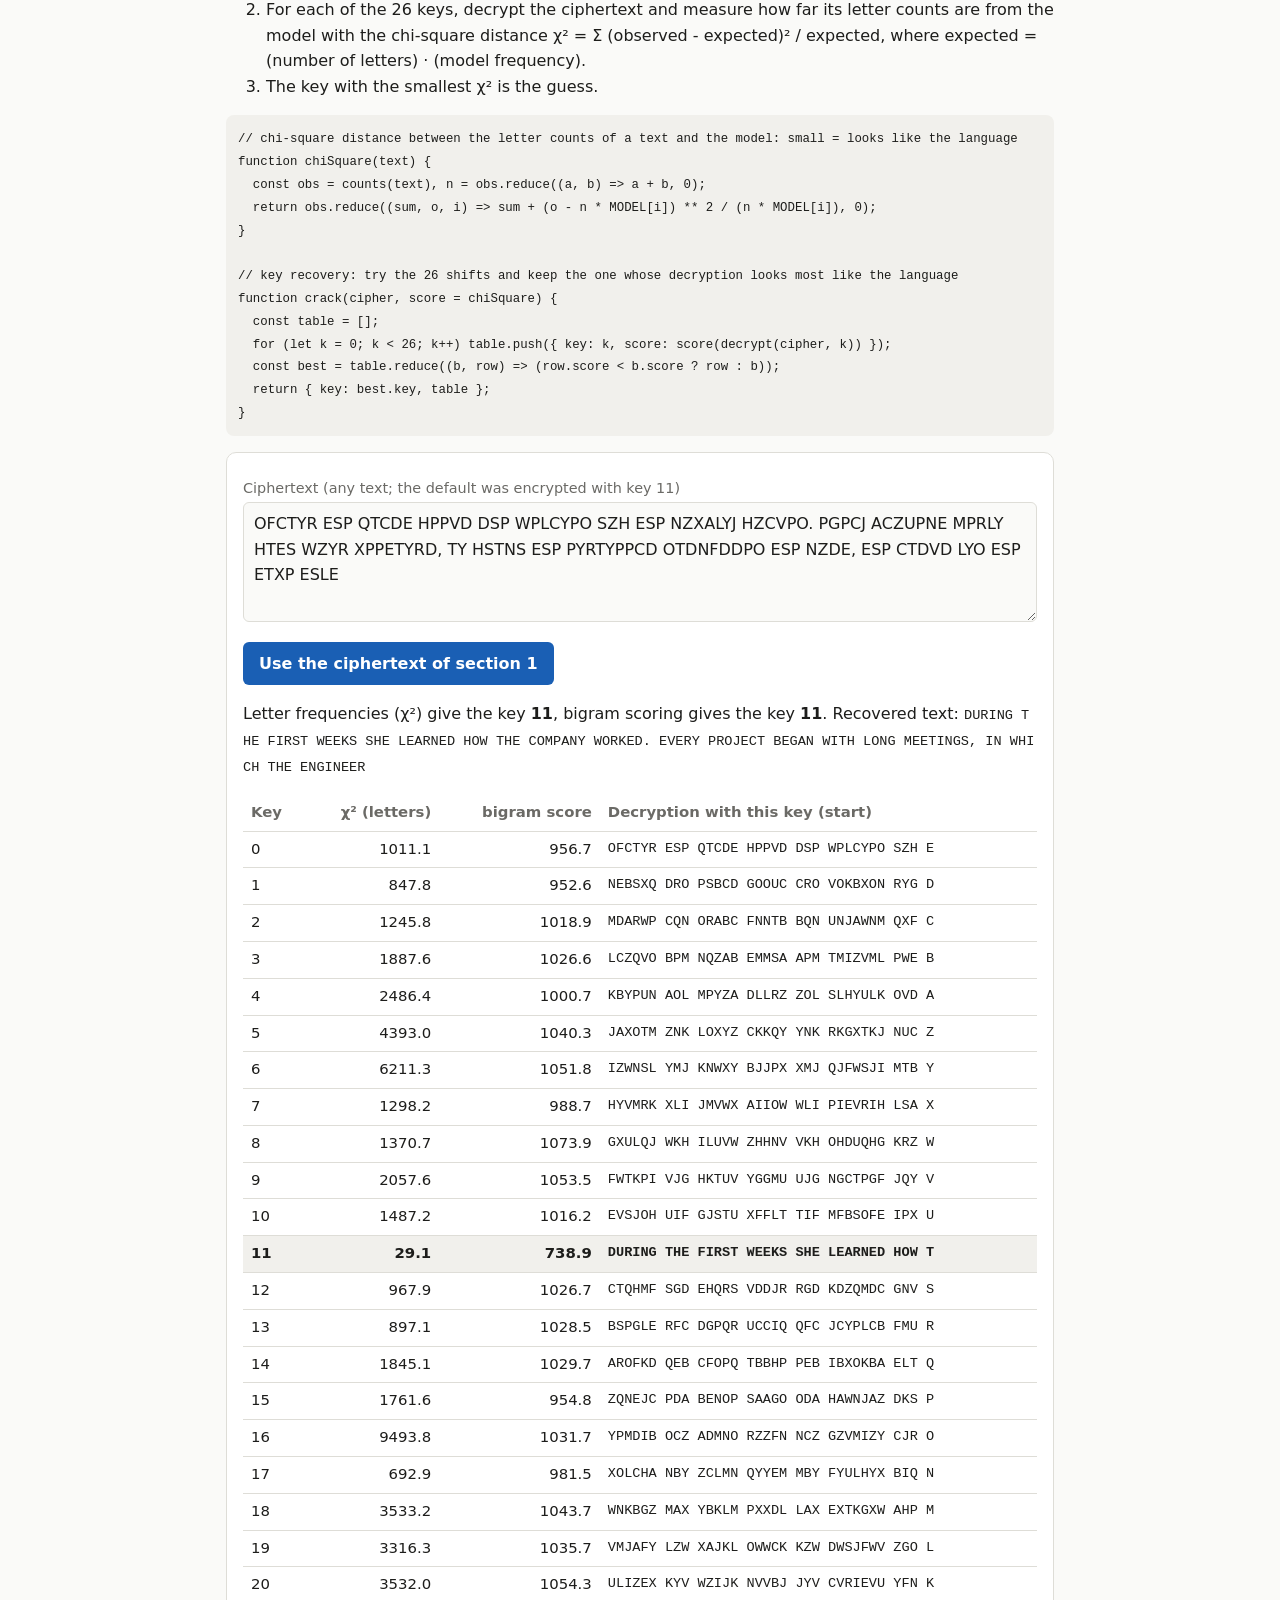
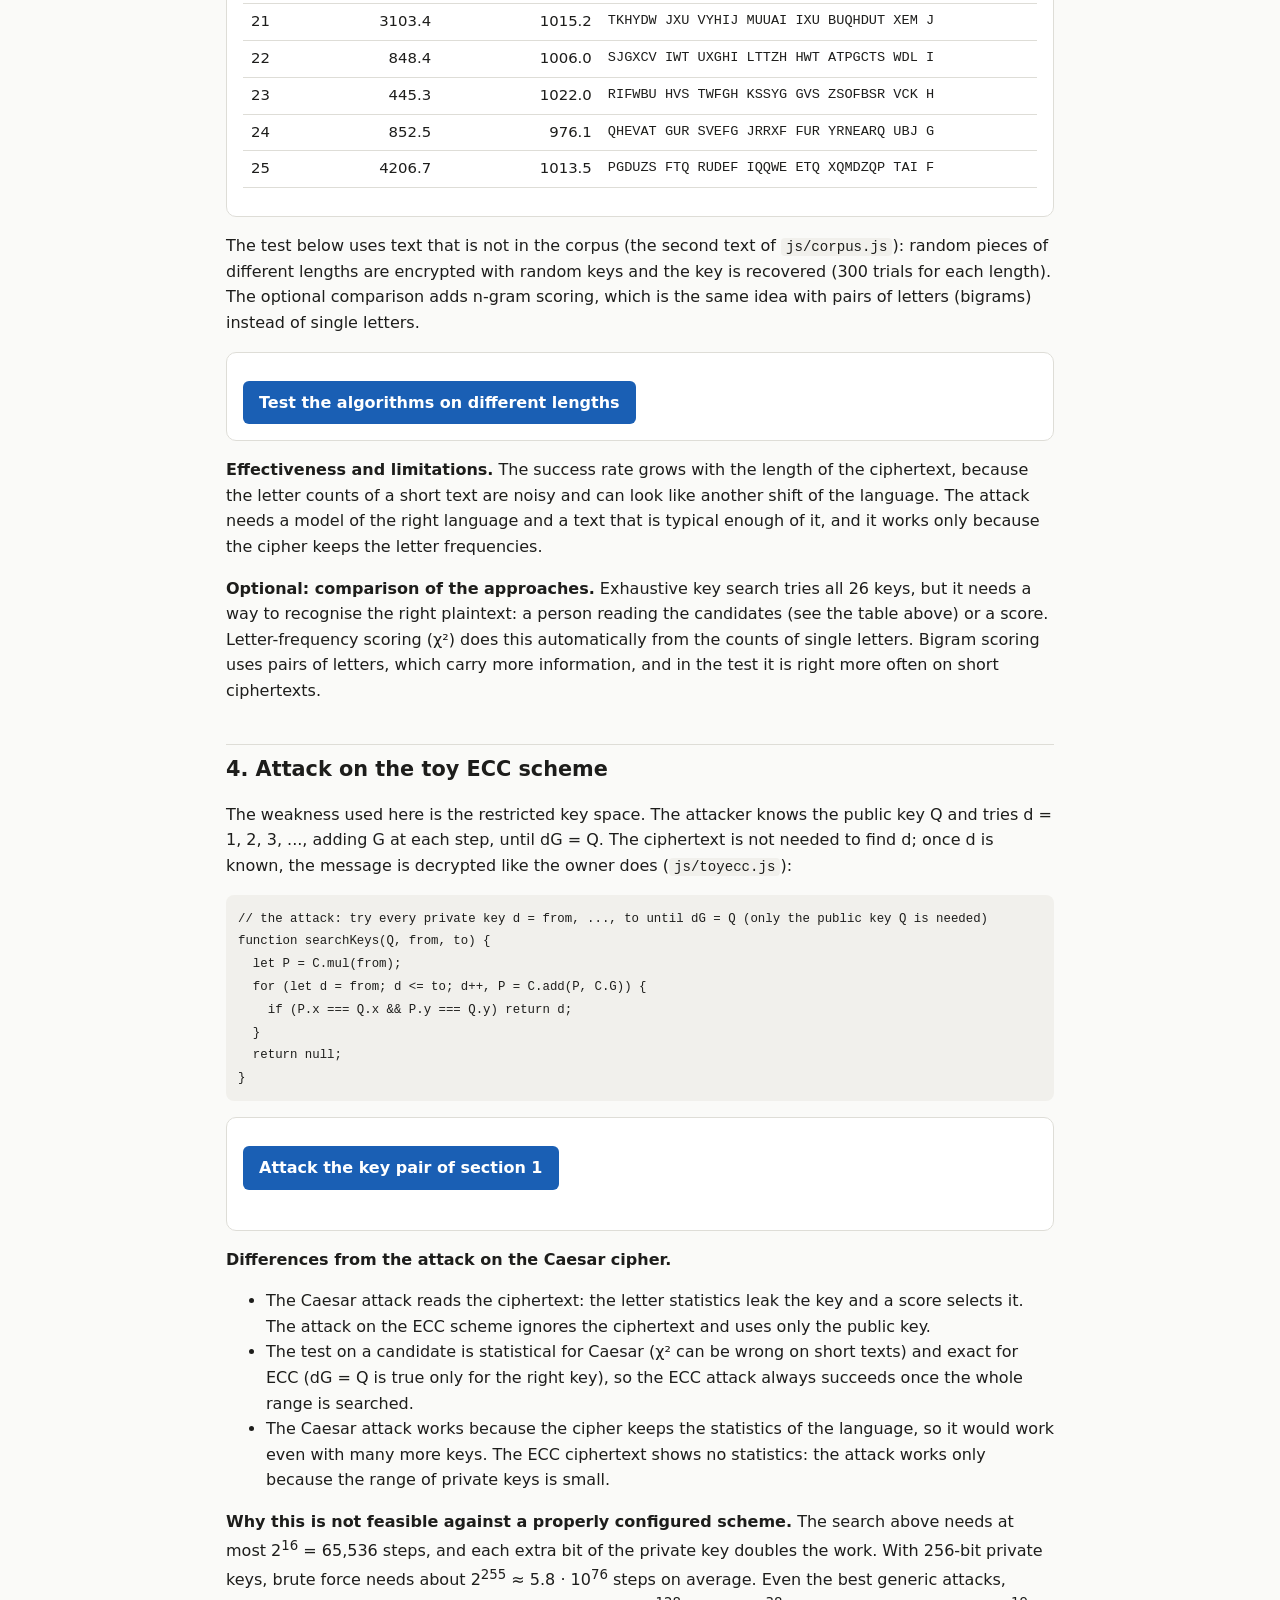
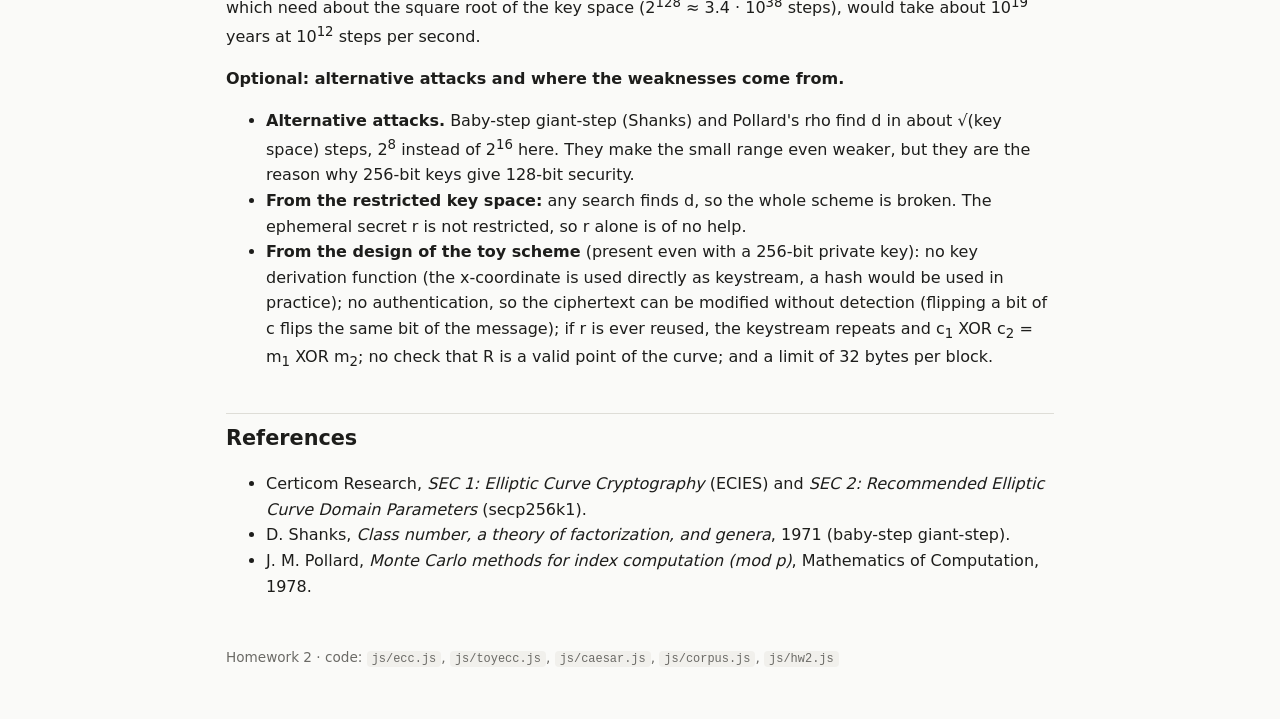
==== commit ac42fde0: "Keep the old Homework 2 URL alive and silence the favicon 404 caesar-vs-ecc.html is now a redirect s" ====
--- a/caesar-vs-ecc.html
+++ b/caesar-vs-ecc.html
@@ -3,178 +3,12 @@
 <head>
   <meta charset="utf-8">
   <meta name="viewport" content="width=device-width, initial-scale=1">
-  <title>Homework 2 - Caesar cipher and a toy ECC scheme</title>
-  <link rel="stylesheet" href="css/style.css">
+  <link rel="icon" href="data:,">
+  <title>Homework 2 (moved)</title>
+  <meta http-equiv="refresh" content="0; url=hw2-caesar-vs-ecc.html">
+  <link rel="canonical" href="hw2-caesar-vs-ecc.html">
 </head>
 <body>
-<nav>
-  <a href="index.html">Home</a>
-  <a href="homework1.html">Homework 1, exercise 1</a>
-  <a href="homework2.html">Homework 1, exercise 2</a>
-  <a href="caesar-vs-ecc.html">Homework 2</a>
-</nav>
-<main>
-  <h1>Homework 2 - Caesar cipher and a toy ECC scheme: encryption and attacks</h1>
-  <p class="sub">The same message encrypted with both schemes, a comparison, and a statistical attack and a key-space attack.</p>
-
-  <p>I encrypt the same message with the Caesar cipher and with a toy scheme based on elliptic curves, compare the two, break the Caesar cipher with letter statistics,
-    and break the toy ECC scheme by exploiting its small private-key range.</p>
-
-  <h2>1. The message and the two schemes</h2>
-  <div class="card">
-    <label for="msg">Message (used for both schemes, at most 32 bytes)</label>
-    <input type="text" id="msg" value="MEET ME AT THE BRIDGE AT NOON" autocomplete="off">
-  </div>
-
-  <h3>The toy ECC scheme</h3>
-  <p>In Homework 1 a public key Q = dG was computed with scalar multiplication. A public key can also be used to encrypt, by combining it with a fresh secret key
-    (this is the idea of ECIES, an elliptic-curve version of ElGamal encryption). As the exercise says, I use secp256k1 with the private key restricted to a small range
-    (1 to 2<sup>16</sup>), so that the attack of section 4 can run in the browser. (In Homework 1, exercise 1, the toy curve with p = 17 was suggested; it is too small to carry a message.)</p>
-  <ol>
-    <li><strong>Key generation.</strong> Choose a private key d in the small range and compute the public key Q = dG. Q is published and d is kept secret.</li>
-    <li><strong>Encryption</strong> (by anyone who knows Q). Choose a fresh random secret r (256 bits), compute R = rG and the shared point S = rQ.
-      The keystream is the 32 bytes of the x-coordinate of S, and the ciphertext is c = message XOR keystream. The pair (R, c) is sent.</li>
-    <li><strong>Decryption</strong> (by the owner of d). Compute S = dR = d(rG) = r(dG) = rQ, derive the same keystream and compute message = c XOR keystream.</li>
-  </ol>
-  <p><strong>Role of the keys:</strong> d is needed to decrypt, Q lets anyone encrypt, r is a one-time secret that makes every encryption different, R lets the receiver rebuild S without ever knowing r,
-    and S is the secret that sender and receiver can both compute. The code (<code>js/toyecc.js</code>):</p>
-  <pre><code>// key generation: the private key d is restricted to 1 .. 2^16 (a small range, so that the attack can run in the browser)
-const KEY_BITS = 16;
-function keyPair() {
-  const d = 1n + randomBelow(1n &lt;&lt; BigInt(KEY_BITS));
-  return { d, Q: C.mul(d) };
-}
-
-// encryption with the public key Q (message: at most 32 bytes): r is a fresh secret, R = rG is sent along
-function encrypt(message, Q) {
-  const r = 1n + randomBelow(C.n - 1n);
-  const R = C.mul(r);
-  const S = C.mul(r, Q);                                  // shared point S = rQ
-  return { R, c: xor(message, keystream(S)), r };
-}
-
-// decryption with the private key d: dR = d(rG) = r(dG) = rQ = S, so the keystream is the same
-function decrypt({ R, c }, d) {
-  const S = C.mul(d, R);
-  return xor(c, keystream(S));
-}</code></pre>
-  <div class="card">
-    <button id="ecc-run">Generate a key pair, encrypt and decrypt</button>
-    <p id="ecc-err"></p>
-    <table id="ecc-out"></table>
-  </div>
-
-  <h3>The Caesar cipher</h3>
-  <p>The Caesar cipher moves every letter k places in the alphabet (k = 0, ..., 25) and decryption moves it back. The same key k is used for both (<code>js/caesar.js</code>):</p>
-  <pre><code>// Caesar cipher: every letter is moved k places in the alphabet; other characters are kept
-const shift = (text, k) =&gt; text.toUpperCase().replace(/[A-Z]/g, (c) =&gt; String.fromCharCode((((c.charCodeAt(0) - A + k) % 26) + 26) % 26 + A));
-const encrypt = (text, k) =&gt; shift(text, k);
-const decrypt = (text, k) =&gt; shift(text, -k);</code></pre>
-  <div class="card">
-    <label for="shift">Key k (0 to 25)</label>
-    <input type="number" id="shift" value="7" min="0" max="25">
-    <table id="caesar-out"></table>
-  </div>
-
-  <h2>2. Similarities and differences</h2>
-  <p>They have in common that a secret is needed to decrypt, that decryption is the exact inverse of encryption, and that the message is masked symbol by symbol
-    (shifted letters, or bytes XORed with a keystream).</p>
-  <table>
-    <thead><tr><th></th><th>Caesar cipher</th><th>Toy ECC scheme</th></tr></thead>
-    <tbody>
-      <tr><td>Encryption</td><td>Add the key k to every letter (mod 26). The same key k is used to decrypt (symmetric cipher).</td><td>With the public key Q: choose a fresh random r, send R = rG and c = message XOR the bytes of x(S), where S = rQ (public-key scheme).</td></tr>
-      <tr><td>Decryption</td><td>Subtract k from every letter.</td><td>With the private key d: S = dR (= rQ), then message = c XOR the bytes of x(S).</td></tr>
-      <tr><td>Key space</td><td>26 keys (25 useful).</td><td>Here 2<sup>16</sup> = 65,536 private keys. An unrestricted secp256k1 key has about 2<sup>256</sup> &asymp; 1.2 &middot; 10<sup>77</sup> values.</td></tr>
-      <tr><td>Statistical properties</td><td>Every letter is always replaced by the same letter, so the letter frequencies of the language are kept (only moved by k places) and reveal the key.</td><td>Each byte is XORed with a byte of x(S), which is different for every fresh r and looks random: the ciphertext bytes look uniformly random whatever the message is, so there are no letter statistics to exploit.</td></tr>
-    </tbody>
-  </table>
-
-  <h2>3. Statistical cryptanalysis of the Caesar cipher</h2>
-  <p>The attack uses a corpus, a text of a known language. Mine has about 3,500 letters (<code>js/corpus.js</code>, written for this homework; a real attack would use a much larger corpus).
-    The relative frequency of each letter in the corpus is the model of the language. The algorithm:</p>
-  <ol>
-    <li>Measure the model: the frequency of each letter in the corpus.</li>
-    <li>For each of the 26 keys, decrypt the ciphertext and measure how far its letter counts are from the model with the chi-square distance
-      &chi;&sup2; = &Sigma; (observed - expected)&sup2; / expected, where expected = (number of letters) &middot; (model frequency).</li>
-    <li>The key with the smallest &chi;&sup2; is the guess.</li>
-  </ol>
-  <pre><code>// chi-square distance between the letter counts of a text and the model: small = looks like the language
-function chiSquare(text) {
-  const obs = counts(text), n = obs.reduce((a, b) =&gt; a + b, 0);
-  return obs.reduce((sum, o, i) =&gt; sum + (o - n * MODEL[i]) ** 2 / (n * MODEL[i]), 0);
-}
-
-// key recovery: try the 26 shifts and keep the one whose decryption looks most like the language
-function crack(cipher, score = chiSquare) {
-  const table = [];
-  for (let k = 0; k &lt; 26; k++) table.push({ key: k, score: score(decrypt(cipher, k)) });
-  const best = table.reduce((b, row) =&gt; (row.score &lt; b.score ? row : b));
-  return { key: best.key, table };
-}</code></pre>
-  <div class="card">
-    <label for="c-in">Ciphertext (any text; the default was encrypted with key 11)</label>
-    <textarea id="c-in" rows="4" spellcheck="false" autocomplete="off"></textarea>
-    <div class="btns"><button id="c-load">Use the ciphertext of section 1</button></div>
-    <p id="crack-sum"></p>
-    <table id="crack-table"></table>
-  </div>
-  <p>The test below uses text that is not in the corpus (the second text of <code>js/corpus.js</code>): random pieces of different lengths are encrypted with random keys and the key is recovered
-    (300 trials for each length). The optional comparison adds n-gram scoring, which is the same idea with pairs of letters (bigrams) instead of single letters.</p>
-  <div class="card">
-    <button id="exp-run">Test the algorithms on different lengths</button>
-    <table id="exp-table" hidden></table>
-  </div>
-  <p><strong>Effectiveness and limitations.</strong> The success rate grows with the length of the ciphertext, because the letter counts of a short text are noisy and can look like another shift of the language.
-    The attack needs a model of the right language and a text that is typical enough of it, and it works only because the cipher keeps the letter frequencies.</p>
-  <p><strong>Optional: comparison of the approaches.</strong> Exhaustive key search tries all 26 keys, but it needs a way to recognise the right plaintext: a person reading the candidates (see the table above) or a score.
-    Letter-frequency scoring (&chi;&sup2;) does this automatically from the counts of single letters. Bigram scoring uses pairs of letters, which carry more information, and in the test it is right more often on short ciphertexts.</p>
-
-  <h2>4. Attack on the toy ECC scheme</h2>
-  <p>The weakness used here is the restricted key space. The attacker knows the public key Q and tries d = 1, 2, 3, ..., adding G at each step, until dG = Q. The ciphertext is not needed to find d;
-    once d is known, the message is decrypted like the owner does (<code>js/toyecc.js</code>):</p>
-  <pre><code>// the attack: try every private key d = from, ..., to until dG = Q (only the public key Q is needed)
-function searchKeys(Q, from, to) {
-  let P = C.mul(from);
-  for (let d = from; d &lt;= to; d++, P = C.add(P, C.G)) {
-    if (P.x === Q.x &amp;&amp; P.y === Q.y) return d;
-  }
-  return null;
-}</code></pre>
-  <div class="card">
-    <button id="atk-run">Attack the key pair of section 1</button>
-    <table id="atk-out"></table>
-  </div>
-  <p><strong>Differences from the attack on the Caesar cipher.</strong></p>
-  <ul>
-    <li>The Caesar attack reads the ciphertext: the letter statistics leak the key and a score selects it. The attack on the ECC scheme ignores the ciphertext and uses only the public key.</li>
-    <li>The test on a candidate is statistical for Caesar (&chi;&sup2; can be wrong on short texts) and exact for ECC (dG = Q is true only for the right key), so the ECC attack always succeeds once the whole range is searched.</li>
-    <li>The Caesar attack works because the cipher keeps the statistics of the language, so it would work even with many more keys. The ECC ciphertext shows no statistics: the attack works only because the range of private keys is small.</li>
-  </ul>
-  <p><strong>Why this is not feasible against a properly configured scheme.</strong> The search above needs at most 2<sup>16</sup> = 65,536 steps, and each extra bit of the private key doubles the work.
-    With 256-bit private keys, brute force needs about 2<sup>255</sup> &asymp; 5.8 &middot; 10<sup>76</sup> steps on average. Even the best generic attacks, which need about the square root of the key space
-    (2<sup>128</sup> &asymp; 3.4 &middot; 10<sup>38</sup> steps), would take about 10<sup>19</sup> years at 10<sup>12</sup> steps per second.</p>
-  <p><strong>Optional: alternative attacks and where the weaknesses come from.</strong></p>
-  <ul>
-    <li><strong>Alternative attacks.</strong> Baby-step giant-step (Shanks) and Pollard's rho find d in about &radic;(key space) steps, 2<sup>8</sup> instead of 2<sup>16</sup> here. They make the small range even weaker, but they are the reason why 256-bit keys give 128-bit security.</li>
-    <li><strong>From the restricted key space:</strong> any search finds d, so the whole scheme is broken. The ephemeral secret r is not restricted, so r alone is of no help.</li>
-    <li><strong>From the design of the toy scheme</strong> (present even with a 256-bit private key): no key derivation function (the x-coordinate is used directly as keystream, a hash would be used in practice);
-      no authentication, so the ciphertext can be modified without detection (flipping a bit of c flips the same bit of the message); if r is ever reused, the keystream repeats and c<sub>1</sub> XOR c<sub>2</sub> = m<sub>1</sub> XOR m<sub>2</sub>;
-      no check that R is a valid point of the curve; and a limit of 32 bytes per block.</li>
-  </ul>
-
-  <h2>References</h2>
-  <ul>
-    <li>Certicom Research, <em>SEC 1: Elliptic Curve Cryptography</em> (ECIES) and <em>SEC 2: Recommended Elliptic Curve Domain Parameters</em> (secp256k1).</li>
-    <li>D. Shanks, <em>Class number, a theory of factorization, and genera</em>, 1971 (baby-step giant-step).</li>
-    <li>J. M. Pollard, <em>Monte Carlo methods for index computation (mod p)</em>, Mathematics of Computation, 1978.</li>
-  </ul>
-
-  <footer>Homework 2 &middot; code: <code>js/ecc.js</code>, <code>js/toyecc.js</code>, <code>js/caesar.js</code>, <code>js/corpus.js</code>, <code>js/hw2.js</code></footer>
-</main>
-<script src="js/ecc.js"></script>
-<script src="js/corpus.js"></script>
-<script src="js/caesar.js"></script>
-<script src="js/toyecc.js"></script>
-<script src="js/hw2.js"></script>
+  <p>This page moved to <a href="hw2-caesar-vs-ecc.html">Homework 2</a>.</p>
 </body>
 </html>
